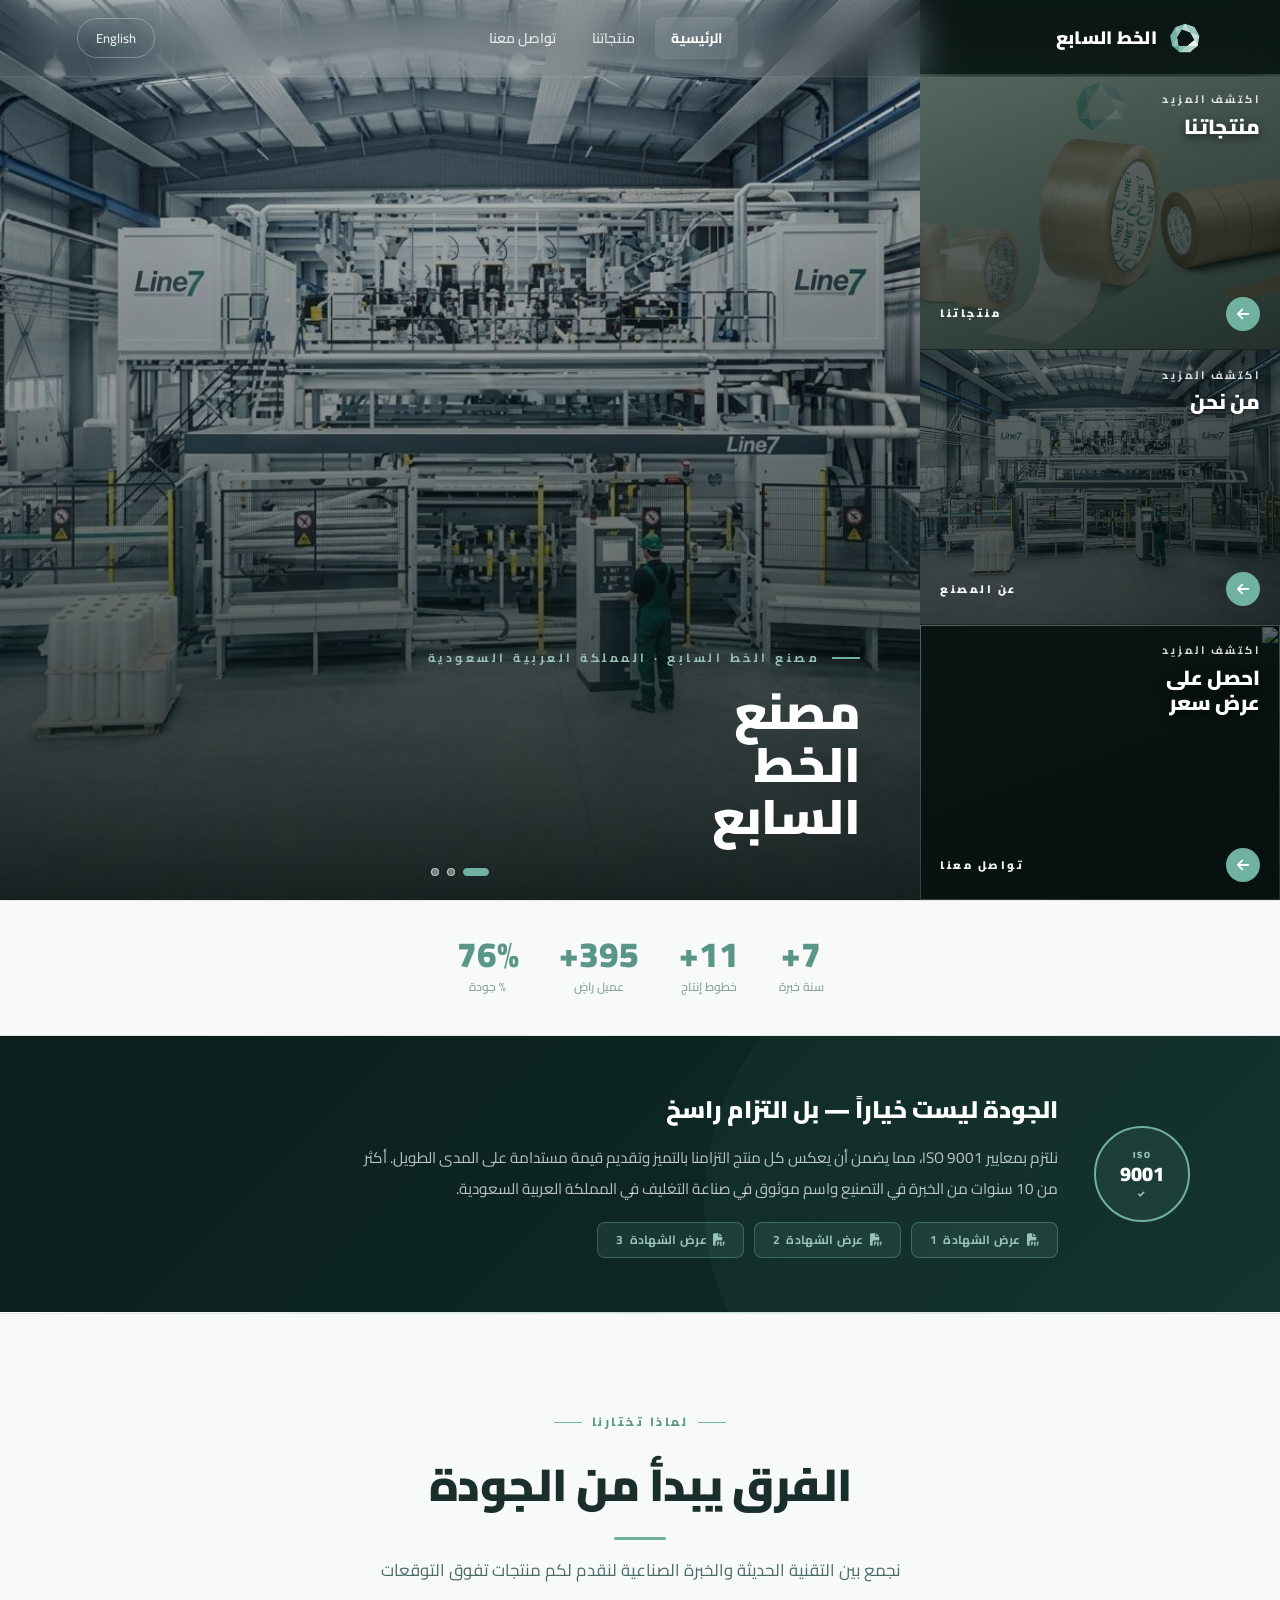
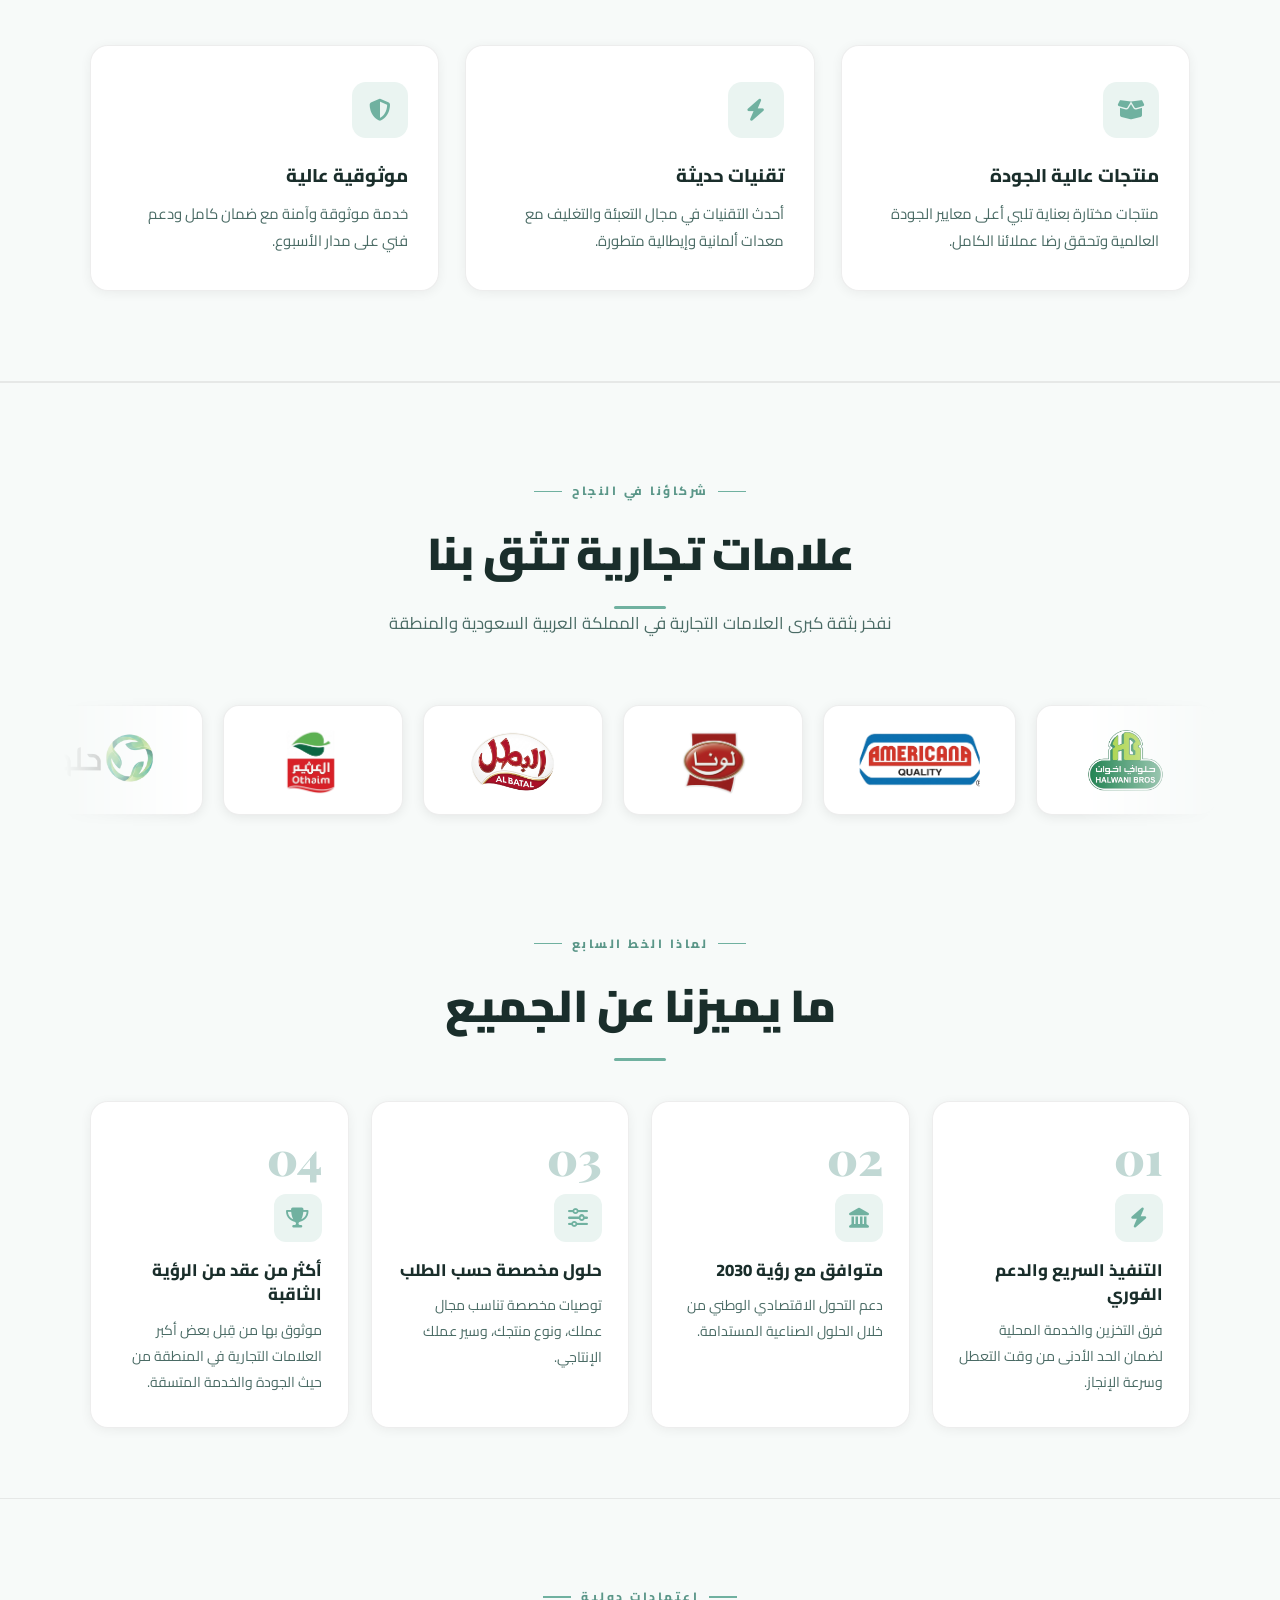
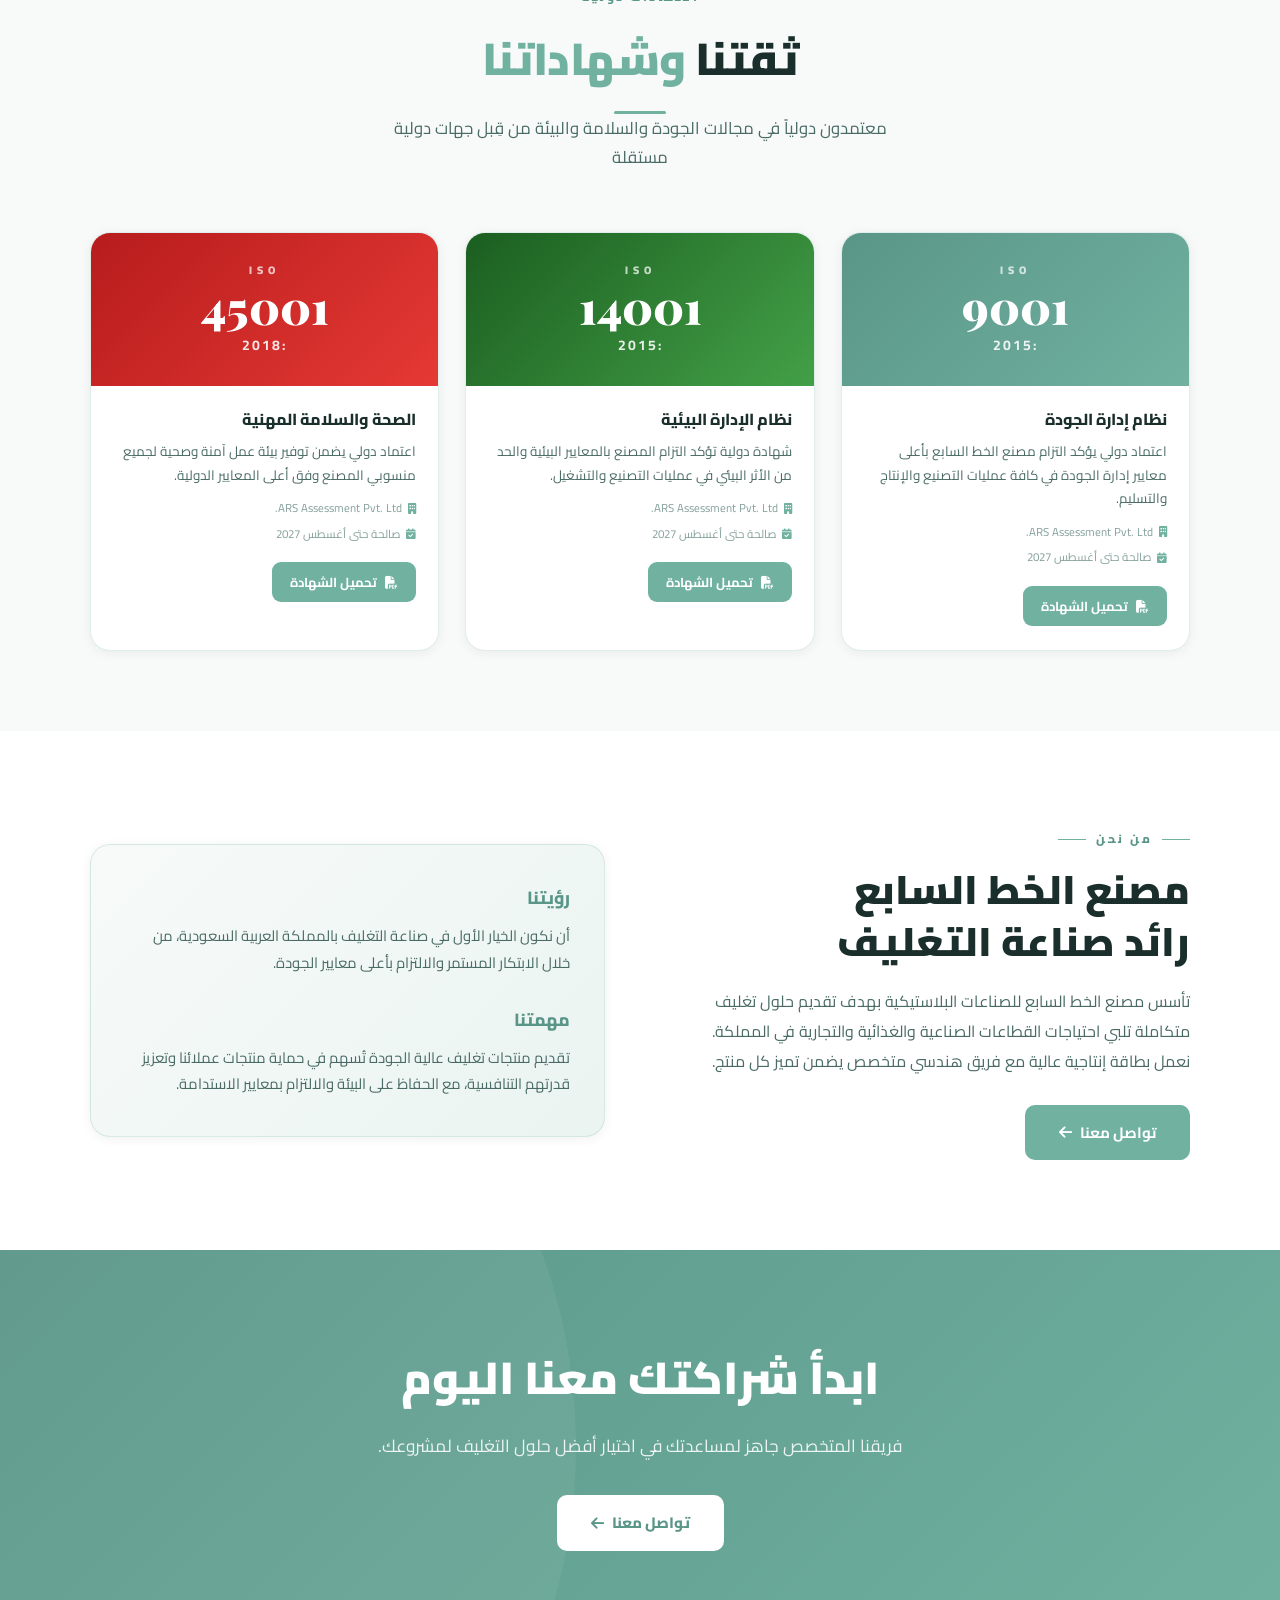
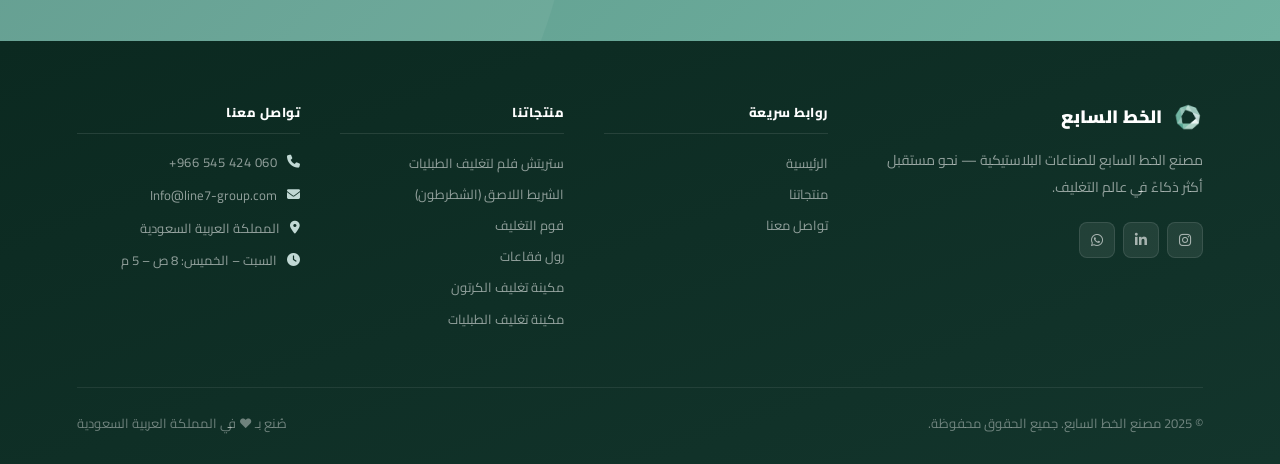
==== index.html @ 616bba62 "Add files via upload" ====
<!DOCTYPE html>
<html lang="ar" dir="rtl" id="htmlRoot">
<head>
  <meta charset="UTF-8">
  <script>(function(){var l=localStorage.getItem('line7_lang')||'ar';var r=document.documentElement;r.lang=l;r.dir=l==='ar'?'rtl':'ltr';}());</script>
  <meta name="viewport" content="width=device-width, initial-scale=1.0">
  <meta name="description" content="مصنع الخط السابع للصناعات البلاستيكية - حلول التغليف الاحترافية في المملكة العربية السعودية">
  <title>مصنع الخط السابع | Line 7 Factory</title>
  <link rel="preconnect" href="https://fonts.googleapis.com">
  <link rel="preconnect" href="https://fonts.gstatic.com" crossorigin>
  <link rel="stylesheet" href="https://cdnjs.cloudflare.com/ajax/libs/font-awesome/6.4.0/css/all.min.css">
  <link href="https://unpkg.com/aos@2.3.1/dist/aos.css" rel="stylesheet">
  <link rel="stylesheet" href="style.css">
  <link rel="icon" type="image/png" href="logo.png">
</head>
<body>

  <!-- ══════════════ HEADER ══════════════ -->
  <header class="main-header main-header--dark" id="mainHeader">
    <a href="index.html" class="logo">
      <img src="logo.png" class="logo-img" alt="Line 7 Factory Logo">
      <span class="logo-text" data-i18n="logo.text">الخط السابع</span>
    </a>
    <nav id="mainNav">
      <ul>
        <li><a href="index.html" class="active" data-i18n="nav.home">الرئيسية</a></li>
        <li><a href="products.html" data-i18n="nav.products">معداتنا</a></li>
        <li><a href="contact.html" data-i18n="nav.contact">تواصل معنا</a></li>
      </ul>
    </nav>
    <div class="header-actions">
      <button class="lang-btn" id="langToggle" onclick="toggleLang()">English</button>
      <div class="menu-toggle" id="menuToggle" onclick="toggleMenu()">
        <span></span><span></span><span></span>
      </div>
    </div>
  </header>

  <!-- ══════════════ HERO WITH SLIDER ══════════════ -->
  <section class="hero-wood" id="heroWood">

    <!-- Left: carousel panel -->
    <div class="hero-wood-main">
      <div class="hero-slider">
        <div class="hero-slide active">
          <img src="hero-2.jpg" alt="مصنع الخط السابع" loading="eager">
        </div>
        <div class="hero-slide">
          <img src="hero-3.jpg" alt="مصنع الخط السابع" loading="lazy">
        </div>
        <div class="hero-slide">
          <img src="hero-1.jpg" alt="مصنع الخط السابع" loading="lazy">
        </div>
      </div>
      <div class="hero-wood-overlay"></div>
      <div class="hero-wood-text">
        <p class="hero-wood-subtitle" data-i18n="hero.subtitle_small">مصنع الخط السابع · المملكة العربية السعودية</p>
        <h1 data-i18n="hero.title_display">مصنع<br>الخط<br>السابع</h1>
      </div>
      <div class="hero-slider-dots">
        <button class="slider-dot active" data-index="0" aria-label="Slide 1"></button>
        <button class="slider-dot" data-index="1" aria-label="Slide 2"></button>
        <button class="slider-dot" data-index="2" aria-label="Slide 3"></button>
      </div>
    </div>

    <!-- Right: 3 stacked cards -->
    <div class="hero-wood-cards">

      <a href="products.html" class="hero-wood-card">
        <img src="prod-opp-tape.jpg" alt="منتجات الخط السابع" loading="lazy">
        <div class="hero-wood-card-overlay"></div>
        <div class="hero-wood-card-content">
          <div>
            <p class="hw-see-more" data-i18n="hw.see_more">اكتشف المزيد</p>
            <h3 class="hw-card-title" data-i18n="hw.card1_title">منتجاتنا</h3>
          </div>
          <div class="hw-card-bottom">
            <span class="hw-card-label" data-i18n="nav.products">منتجاتنا</span>
            <button class="hw-arrow" aria-label="Products"><i class="fas fa-arrow-left"></i></button>
          </div>
        </div>
      </a>

      <a href="#about" class="hero-wood-card">
        <img src="factory-line7.jpg" alt="مصنع الخط السابع" loading="lazy">
        <div class="hero-wood-card-overlay"></div>
        <div class="hero-wood-card-content">
          <div>
            <p class="hw-see-more" data-i18n="hw.see_more">اكتشف المزيد</p>
            <h3 class="hw-card-title" data-i18n="hw.card2_title">من نحن</h3>
          </div>
          <div class="hw-card-bottom">
            <span class="hw-card-label" data-i18n="hw.card2_label">عن المصنع</span>
            <button class="hw-arrow" aria-label="About"><i class="fas fa-arrow-left"></i></button>
          </div>
        </div>
      </a>

      <a href="contact.html" class="hero-wood-card">
        <img src="https://images.unsplash.com/photo-1521791136064-7986c2920216?q=80&w=800&auto=format&fit=crop" alt="" loading="lazy">
        <div class="hero-wood-card-overlay"></div>
        <div class="hero-wood-card-content">
          <div>
            <p class="hw-see-more" data-i18n="hw.see_more">اكتشف المزيد</p>
            <h3 class="hw-card-title" data-i18n="hw.card3_title">احصل على<br>عرض سعر</h3>
          </div>
          <div class="hw-card-bottom">
            <span class="hw-card-label" data-i18n="nav.contact">تواصل معنا</span>
            <button class="hw-arrow" aria-label="Contact"><i class="fas fa-arrow-left"></i></button>
          </div>
        </div>
      </a>

    </div>
  </section>

  <!-- ══════════════ STATS STRIP ══════════════ -->
  <div class="stats-strip">
    <div class="hero-stats">
      <div class="stat-item">
        <span class="stat-number" data-count="10">0</span>
        <span class="stat-label" data-i18n="stat.years">سنة خبرة</span>
      </div>
      <div class="stat-item">
        <span class="stat-number" data-count="14">0</span>
        <span class="stat-label" data-i18n="stat.lines">منتجاً وماكينة</span>
      </div>
      <div class="stat-item">
        <span class="stat-number" data-count="500">0</span>
        <span class="stat-label" data-i18n="stat.clients">عميل راضٍ</span>
      </div>
      <div class="stat-item">
        <span class="stat-number" data-count="99">0</span>
        <span class="stat-label" data-i18n="stat.quality">% جودة</span>
      </div>
    </div>
  </div>

  <!-- ══════════════ ISO TRUST BANNER ══════════════ -->
  <section class="iso-banner">
    <div class="iso-banner-inner">
      <div class="iso-badge">
        <span class="iso-badge-text">ISO</span>
        <span class="iso-badge-title">9001</span>
        <span class="iso-badge-text">✓</span>
      </div>
      <div class="iso-content">
        <h3 data-i18n="iso.headline">الجودة ليست خياراً — بل التزام راسخ</h3>
        <p data-i18n="iso.text">نلتزم بمعايير ISO 9001، مما يضمن أن يعكس كل منتج التزامنا بالتميز وتقديم قيمة مستدامة على المدى الطويل. أكثر من 10 سنوات من الخبرة في التصنيع واسم موثوق في صناعة التغليف في المملكة العربية السعودية.</p>
        <div class="iso-cert-links">
          <a href="iso-cert-1.pdf" target="_blank" rel="noopener" class="iso-cert-link">
            <i class="fas fa-file-pdf"></i>
            <span data-i18n="iso.cert_label">عرض الشهادة</span> 1
          </a>
          <a href="iso-cert-2.pdf" target="_blank" rel="noopener" class="iso-cert-link">
            <i class="fas fa-file-pdf"></i>
            <span data-i18n="iso.cert_label">عرض الشهادة</span> 2
          </a>
          <a href="iso-cert-3.pdf" target="_blank" rel="noopener" class="iso-cert-link">
            <i class="fas fa-file-pdf"></i>
            <span data-i18n="iso.cert_label">عرض الشهادة</span> 3
          </a>
        </div>
      </div>
    </div>
  </section>

  <div class="glow-line"></div>

  <!-- ══════════════ FEATURES V2 ══════════════ -->
  <section class="features-v2">
    <div class="section-header" data-aos="fade-up">
      <div class="section-tag" data-i18n="section.why_tag">لماذا تختارنا</div>
      <h2 data-i18n="section.why_heading">الفرق يبدأ من <span style="color:var(--primary)">الجودة</span></h2>
      <div class="section-underline"></div>
      <p style="margin-top:16px;" data-i18n="section.why_sub">نجمع بين التقنية الحديثة والخبرة الصناعية لنقدم لكم منتجات تفوق التوقعات</p>
    </div>
    <div class="features-v2-grid">
      <div class="feature-v2-card" data-aos="fade-up" data-aos-delay="0">
        <div class="feature-v2-icon"><i class="fas fa-box-open"></i></div>
        <h3 data-i18n="feature1.title">منتجات عالية الجودة</h3>
        <p data-i18n="feature1.desc">منتجات مختارة بعناية تلبي أعلى معايير الجودة العالمية وتحقق رضا عملائنا الكامل.</p>
      </div>
      <div class="feature-v2-card" data-aos="fade-up" data-aos-delay="120">
        <div class="feature-v2-icon"><i class="fas fa-bolt"></i></div>
        <h3 data-i18n="feature2.title">تقنيات حديثة</h3>
        <p data-i18n="feature2.desc">أحدث التقنيات في مجال التعبئة والتغليف مع معدات ألمانية وإيطالية متطورة.</p>
      </div>
      <div class="feature-v2-card" data-aos="fade-up" data-aos-delay="240">
        <div class="feature-v2-icon"><i class="fas fa-shield-halved"></i></div>
        <h3 data-i18n="feature3.title">موثوقية عالية</h3>
        <p data-i18n="feature3.desc">خدمة موثوقة وآمنة مع ضمان كامل ودعم فني على مدار الأسبوع.</p>
      </div>
    </div>
  </section>

  <!-- ══════════════ TRUSTED CLIENTS + 4 POINTS ══════════════ -->
  <section class="clients-trust-section" id="clients">

    <!-- Company Logos -->
    <div class="section-header" data-aos="fade-up">
      <div class="section-tag" data-i18n="section.clients_tag">شركاؤنا في النجاح</div>
      <h2 data-i18n="section.clients_heading">علامات تجارية <span style="color:var(--primary)">تثق بنا</span></h2>
      <div class="section-underline"></div>
      <p data-i18n="section.clients_sub">نفخر بثقة كبرى العلامات التجارية في المملكة العربية السعودية والمنطقة</p>
    </div>

    <div class="clients-marquee-outer" data-aos="fade-up">
      <div class="clients-track">
        <div class="client-logo-card"><img src="client-logo-7.png" alt="حلواني إخوان" loading="lazy"></div>
        <div class="client-logo-card"><img src="client-logo-3.png" alt="أمريكانا" loading="lazy"></div>
        <div class="client-logo-card"><img src="client-logo-6.png" alt="لونا" loading="lazy"></div>
        <div class="client-logo-card"><img src="client-logo-4.png" alt="البطل" loading="lazy"></div>
        <div class="client-logo-card"><img src="client-logo-5.png" alt="العثيم" loading="lazy"></div>
        <div class="client-logo-card"><img src="client-logo-2.png" alt="حلول" loading="lazy"></div>
        <div class="client-logo-card"><img src="client-logo-1.png" alt="سافيتو" loading="lazy"></div>
        <div class="client-logo-card"><img src="client-logo-8.png" alt="عبد اللطيف جميل" loading="lazy"></div>
        <!-- duplicate for infinite scroll -->
        <div class="client-logo-card"><img src="client-logo-7.png" alt="حلواني إخوان" loading="lazy"></div>
        <div class="client-logo-card"><img src="client-logo-3.png" alt="أمريكانا" loading="lazy"></div>
        <div class="client-logo-card"><img src="client-logo-6.png" alt="لونا" loading="lazy"></div>
        <div class="client-logo-card"><img src="client-logo-4.png" alt="البطل" loading="lazy"></div>
        <div class="client-logo-card"><img src="client-logo-5.png" alt="العثيم" loading="lazy"></div>
        <div class="client-logo-card"><img src="client-logo-2.png" alt="حلول" loading="lazy"></div>
        <div class="client-logo-card"><img src="client-logo-1.png" alt="سافيتو" loading="lazy"></div>
        <div class="client-logo-card"><img src="client-logo-8.png" alt="عبد اللطيف جميل" loading="lazy"></div>
      </div>
    </div>

    <!-- 4 Interactive Value Points -->
    <div class="value-points-wrapper">
      <div class="section-header" data-aos="fade-up" style="margin-bottom:40px;">
        <div class="section-tag" data-i18n="section.points_tag">لماذا الخط السابع</div>
        <h2 data-i18n="section.points_heading">ما يميزنا <span style="color:var(--primary)">عن الجميع</span></h2>
        <div class="section-underline"></div>
      </div>
      <div class="value-points-grid">

        <div class="value-point-card" data-aos="fade-up" data-aos-delay="0">
          <div class="vp-number">01</div>
          <div class="vp-icon"><i class="fas fa-bolt"></i></div>
          <h3 data-i18n="vp1.title">التنفيذ السريع والدعم الفوري</h3>
          <p data-i18n="vp1.desc">فرق التخزين والخدمة المحلية لضمان الحد الأدنى من وقت التعطل وسرعة الإنجاز.</p>
        </div>

        <div class="value-point-card" data-aos="fade-up" data-aos-delay="100">
          <div class="vp-number">02</div>
          <div class="vp-icon"><i class="fas fa-landmark"></i></div>
          <h3 data-i18n="vp2.title">متوافق مع رؤية 2030</h3>
          <p data-i18n="vp2.desc">دعم التحول الاقتصادي الوطني من خلال الحلول الصناعية المستدامة.</p>
        </div>

        <div class="value-point-card" data-aos="fade-up" data-aos-delay="200">
          <div class="vp-number">03</div>
          <div class="vp-icon"><i class="fas fa-sliders"></i></div>
          <h3 data-i18n="vp3.title">حلول مخصصة حسب الطلب</h3>
          <p data-i18n="vp3.desc">توصيات مخصصة تناسب مجال عملك، ونوع منتجك، وسير عملك الإنتاجي.</p>
        </div>

        <div class="value-point-card" data-aos="fade-up" data-aos-delay="300">
          <div class="vp-number">04</div>
          <div class="vp-icon"><i class="fas fa-trophy"></i></div>
          <h3 data-i18n="vp4.title">أكثر من عقد من الرؤية الثاقبة</h3>
          <p data-i18n="vp4.desc">موثوق بها من قِبل بعض أكبر العلامات التجارية في المنطقة من حيث الجودة والخدمة المتسقة.</p>
        </div>

      </div>
    </div>
  </section>

  <!-- ══════════════ TRUST & CERTIFICATIONS ══════════════ -->
  <section class="trust-certs-section" id="certificates" data-aos="fade-up">
    <div class="section-header">
      <div class="section-tag" data-i18n="section.certs_tag">اعتمادات دولية</div>
      <h2>ثقتنا <span style="color:var(--primary)">وشهاداتنا</span></h2>
      <div class="section-underline"></div>
      <p data-i18n="section.certs_sub">معتمدون دولياً في مجالات الجودة والسلامة والبيئة من قِبل جهات دولية مستقلة</p>
    </div>
    <div class="certs-grid">

      <!-- ISO 9001 -->
      <div class="cert-card" data-aos="fade-up" data-aos-delay="0">
        <div class="cert-emblem cert-quality">
          <span class="cert-iso-top">ISO</span>
          <span class="cert-iso-num">9001</span>
          <span class="cert-iso-year">:2015</span>
        </div>
        <div class="cert-body">
          <h3 data-i18n="cert1.name">نظام إدارة الجودة</h3>
          <p data-i18n="cert1.desc">اعتماد دولي يؤكد التزام مصنع الخط السابع بأعلى معايير إدارة الجودة في كافة عمليات التصنيع والإنتاج والتسليم.</p>
          <div class="cert-meta">
            <span><i class="fas fa-building"></i> ARS Assessment Pvt. Ltd.</span>
            <span><i class="fas fa-calendar-check"></i> <span data-i18n="cert.valid">صالحة حتى أغسطس 2027</span></span>
          </div>
          <a href="iso-cert-3.pdf" class="cert-pdf-btn" target="_blank" rel="noopener">
            <i class="fas fa-file-pdf"></i>
            <span data-i18n="cert.download">تحميل الشهادة</span>
          </a>
        </div>
      </div>

      <!-- ISO 14001 -->
      <div class="cert-card" data-aos="fade-up" data-aos-delay="100">
        <div class="cert-emblem cert-env">
          <span class="cert-iso-top">ISO</span>
          <span class="cert-iso-num">14001</span>
          <span class="cert-iso-year">:2015</span>
        </div>
        <div class="cert-body">
          <h3 data-i18n="cert2.name">نظام الإدارة البيئية</h3>
          <p data-i18n="cert2.desc">شهادة دولية تؤكد التزام المصنع بالمعايير البيئية والحد من الأثر البيئي في عمليات التصنيع والتشغيل.</p>
          <div class="cert-meta">
            <span><i class="fas fa-building"></i> ARS Assessment Pvt. Ltd.</span>
            <span><i class="fas fa-calendar-check"></i> <span data-i18n="cert.valid">صالحة حتى أغسطس 2027</span></span>
          </div>
          <a href="iso-cert-1.pdf" class="cert-pdf-btn" target="_blank" rel="noopener">
            <i class="fas fa-file-pdf"></i>
            <span data-i18n="cert.download">تحميل الشهادة</span>
          </a>
        </div>
      </div>

      <!-- ISO 45001 -->
      <div class="cert-card" data-aos="fade-up" data-aos-delay="200">
        <div class="cert-emblem cert-safety">
          <span class="cert-iso-top">ISO</span>
          <span class="cert-iso-num">45001</span>
          <span class="cert-iso-year">:2018</span>
        </div>
        <div class="cert-body">
          <h3 data-i18n="cert3.name">الصحة والسلامة المهنية</h3>
          <p data-i18n="cert3.desc">اعتماد دولي يضمن توفير بيئة عمل آمنة وصحية لجميع منسوبي المصنع وفق أعلى المعايير الدولية للسلامة.</p>
          <div class="cert-meta">
            <span><i class="fas fa-building"></i> ARS Assessment Pvt. Ltd.</span>
            <span><i class="fas fa-calendar-check"></i> <span data-i18n="cert.valid">صالحة حتى أغسطس 2027</span></span>
          </div>
          <a href="iso-cert-2.pdf" class="cert-pdf-btn" target="_blank" rel="noopener">
            <i class="fas fa-file-pdf"></i>
            <span data-i18n="cert.download">تحميل الشهادة</span>
          </a>
        </div>
      </div>

    </div>
  </section>

  <!-- ══════════════ ABOUT V2 ══════════════ -->
  <section class="about-v2" id="about">
    <div class="about-v2-grid">
      <div class="about-v2-text" data-aos="fade-right" data-aos-duration="800">
        <div class="section-tag" data-i18n="section.about_tag">من نحن</div>
        <h2 data-i18n="home.about_title">مصنع الخط السابع<br>رائد صناعة التغليف</h2>
        <p data-i18n="home.about_desc">تأسس مصنع الخط السابع للصناعات البلاستيكية بهدف تقديم حلول تغليف متكاملة تلبي احتياجات القطاعات الصناعية والغذائية والتجارية في المملكة.</p>
        <a href="contact.html" class="btn-main">
          <span data-i18n="nav.contact">تواصل معنا</span>
          <i class="fas fa-arrow-left"></i>
        </a>
      </div>
      <div class="vision-mission-box" data-aos="fade-left" data-aos-duration="800" data-aos-delay="100">
        <div class="vm-item">
          <h3 data-i18n="home.vision_title">رؤيتنا</h3>
          <p data-i18n="home.vision_desc">أن نكون الخيار الأول في صناعة التغليف البلاستيكي بالمملكة العربية السعودية، من خلال الابتكار المستمر والالتزام بأعلى معايير الجودة.</p>
        </div>
        <div class="vm-item">
          <h3 data-i18n="home.mission_title">مهمتنا</h3>
          <p data-i18n="home.mission_desc">تقديم منتجات تغليف عالية الجودة تُسهم في حماية منتجات عملائنا وتعزيز قدرتهم التنافسية، مع الحفاظ على البيئة والالتزام بمعايير الاستدامة.</p>
        </div>
      </div>
    </div>
  </section>

  <!-- ══════════════ CTA V2 ══════════════ -->
  <section class="cta-v2" data-aos="fade-up">
    <h2 data-i18n="home.contact_title">ابدأ شراكتك معنا اليوم</h2>
    <p data-i18n="home.contact_subtitle">فريقنا المتخصص جاهز لمساعدتك في اختيار أفضل حلول التغليف لمشروعك.</p>
    <a href="contact.html" class="btn-white">
      <span data-i18n="nav.contact">تواصل معنا</span>
      <i class="fas fa-arrow-left"></i>
    </a>
  </section>

  <!-- ══════════════ FOOTER ══════════════ -->
  <footer>
    <div class="footer-grid">
      <div class="footer-brand">
        <a href="index.html" class="logo" style="margin-bottom:14px;">
          <img src="logo.png" style="height:32px;width:auto;" alt="Logo">
          <span class="logo-text" style="color:#ffffff;">الخط السابع</span>
        </a>
        <p data-i18n="footer.desc">مصنع الخط السابع للصناعات البلاستيكية — نحو مستقبل أكثر ذكاءً في عالم التغليف.</p>
        <div class="footer-social">
          <a href="https://instagram.com" class="footer-social-link" target="_blank" rel="noopener" aria-label="Instagram"><i class="fab fa-instagram"></i></a>
          <a href="https://linkedin.com" class="footer-social-link" target="_blank" rel="noopener" aria-label="LinkedIn"><i class="fab fa-linkedin-in"></i></a>
          <a href="https://wa.me/966545424060" class="footer-social-link" target="_blank" rel="noopener" aria-label="WhatsApp"><i class="fab fa-whatsapp"></i></a>
        </div>
      </div>
      <div class="footer-col">
        <h4 data-i18n="footer.quick_links">روابط سريعة</h4>
        <ul class="footer-links">
          <li><a href="index.html" data-i18n="nav.home">الرئيسية</a></li>
          <li><a href="products.html" data-i18n="nav.products">منتجاتنا</a></li>
          <li><a href="contact.html" data-i18n="nav.contact">تواصل معنا</a></li>
        </ul>
      </div>
      <div class="footer-col">
        <h4 data-i18n="footer.our_products">منتجاتنا</h4>
        <ul class="footer-links">
          <li><a href="products.html" data-i18n="prod1.name">ستريتش فلم لتغليف الطبليات</a></li>
          <li><a href="products.html" data-i18n="prod2.name">الشريط اللاصق (الشطرطون)</a></li>
          <li><a href="products.html" data-i18n="prod3.name">فوم التغليف</a></li>
          <li><a href="products.html" data-i18n="prod10.name">رول فقاعات</a></li>
          <li><a href="products.html" data-i18n="prod12.name">مكينة تغليف الكرتون</a></li>
          <li><a href="products.html" data-i18n="prod13.name">مكينة تغليف الطبليات</a></li>
        </ul>
      </div>
      <div class="footer-col">
        <h4 data-i18n="footer.contact_us">تواصل معنا</h4>
        <div class="footer-contact-item">
          <i class="fas fa-phone"></i>
          <span class="phone-ltr" dir="ltr">+966 545 424 060</span>
        </div>
        <div class="footer-contact-item">
          <i class="fas fa-envelope"></i>
          <span dir="ltr" style="unicode-bidi:embed;">Info@line7-group.com</span>
        </div>
        <div class="footer-contact-item">
          <i class="fas fa-location-dot"></i>
          <span data-i18n="footer.location">المملكة العربية السعودية</span>
        </div>
        <div class="footer-contact-item">
          <i class="fas fa-clock"></i>
          <span data-i18n="footer.hours">السبت – الخميس: 8 ص – 5 م</span>
        </div>
      </div>
    </div>
    <div class="footer-bottom">
      <p data-i18n="footer.copyright">© 2025 مصنع الخط السابع. جميع الحقوق محفوظة.</p>
      <p data-i18n="footer.made_with">صُنع بـ ♥ في المملكة العربية السعودية</p>
    </div>
  </footer>

  <button class="scroll-top" id="scrollTop" onclick="window.scrollTo({top:0,behavior:'smooth'})" aria-label="Back to top">
    <i class="fas fa-chevron-up"></i>
  </button>

  <script src="https://unpkg.com/aos@2.3.1/dist/aos.js"></script>
  <script src="script.js"></script>
</body>
</html>
---- style.css ----
/* ========================================================
   LINE 7 FACTORY — PREMIUM STYLESHEET
   Brand: #70b1a0 · #98c2b7 · #c1d8d4 · #ffffff
   ======================================================== */

@import url('https://fonts.googleapis.com/css2?family=Cairo:wght@300;400;500;600;700;900&family=Playfair+Display:wght@700;900&family=Inter:wght@300;400;500;600;700&display=swap');

/* ── DESIGN TOKENS ─────────────────────────────────────── */
:root {
  /* Brand */
  --primary:        #70b1a0;
  --primary-dark:   #5a9688;
  --primary-light:  #98c2b7;
  --accent:         #c1d8d4;
  --accent-soft:    #eaf4f1;

  /* Backgrounds */
  --bg:             #ffffff;
  --bg-secondary:   #f7faf9;
  --bg-section:     #f7faf9;
  --card-bg:        #ffffff;

  /* Text */
  --text:           #1a2e2b;
  --text-secondary: #4a6b65;
  --text-muted:     #84a09b;

  /* Borders & Shadows */
  --border:         rgba(112,177,160,0.22);
  --border-light:   rgba(0,0,0,0.07);
  --shadow-sm:      0 2px 12px rgba(0,0,0,0.06);
  --shadow-md:      0 6px 28px rgba(0,0,0,0.10);
  --shadow-lg:      0 12px 50px rgba(0,0,0,0.12);
  --shadow-primary: 0 8px 30px rgba(112,177,160,0.30);

  /* Legacy aliases */
  --black:          #1a2e2b;
  --dark-bg:        #f7faf9;
  --dark-grey:      #eaf4f1;
  --electric-blue:  var(--primary);
  --blue-glow:      var(--primary-dark);
  --blue-light:     var(--primary-light);
  --silver:         var(--text-muted);
  --silver-light:   var(--text-secondary);
  --white:          #ffffff;
  --border-silver:  var(--border-light);
  --glow:           var(--shadow-primary);
  --glow-soft:      0 4px 18px rgba(112,177,160,0.18);

  --transition:     all 0.32s cubic-bezier(0.4,0,0.2,1);
}

/* ── RESET ──────────────────────────────────────────────── */
*, *::before, *::after { margin:0; padding:0; box-sizing:border-box; }
html { scroll-behavior:smooth; }

body {
  background: var(--bg);
  color: var(--text);
  font-family: 'Cairo', 'Inter', sans-serif;
  line-height: 1.7;
  overflow-x: hidden;
  direction: rtl;
}

html[dir="ltr"] body { direction: ltr; }

/* ── SCROLLBAR ──────────────────────────────────────────── */
::-webkit-scrollbar { width:5px; }
::-webkit-scrollbar-track { background: var(--bg-secondary); }
::-webkit-scrollbar-thumb { background: var(--primary); border-radius:3px; }

/* ── SELECTION ──────────────────────────────────────────── */
::selection { background: var(--primary); color:#fff; }

/* ── CONTAINER ──────────────────────────────────────────── */
.container { max-width:1200px; margin:0 auto; padding:0 5%; }

/* =========================================================
   HEADER / NAV — DEFAULT (light)
   ========================================================= */
.main-header {
  display: flex;
  justify-content: space-between;
  align-items: center;
  padding: 18px 6%;
  background: rgba(255,255,255,0.92);
  backdrop-filter: blur(20px);
  -webkit-backdrop-filter: blur(20px);
  position: fixed;
  width: 100%;
  top: 0;
  z-index: 1000;
  border-bottom: 1px solid var(--border-light);
  transition: var(--transition);
}

.main-header.scrolled {
  padding: 12px 6%;
  box-shadow: var(--shadow-sm);
}

/* ── DARK HEADER MODIFIER (for WOO D hero) ── */
.main-header--dark {
  background: transparent;
  border-bottom-color: rgba(255,255,255,0.08);
}

.main-header--dark .logo {
  color: #ffffff;
}

.main-header--dark nav a {
  color: rgba(255,255,255,0.80);
}

.main-header--dark nav a:hover,
.main-header--dark nav a.active {
  color: #ffffff;
  background: rgba(255,255,255,0.10);
}

.main-header--dark .lang-btn {
  color: rgba(255,255,255,0.85);
  border-color: rgba(255,255,255,0.30);
}

.main-header--dark .lang-btn:hover,
.main-header--dark .lang-btn.ltr-active {
  border-color: var(--primary-light);
  color: #ffffff;
  background: rgba(112,177,160,0.20);
}

.main-header--dark .menu-toggle span {
  background: #ffffff;
}

/* When dark header scrolls — switch to white bg */
.main-header--dark.scrolled {
  background: rgba(255,255,255,0.96);
  border-bottom-color: var(--border-light);
}

.main-header--dark.scrolled .logo { color: var(--text); }
.main-header--dark.scrolled nav a { color: var(--text-secondary); }
.main-header--dark.scrolled nav a:hover,
.main-header--dark.scrolled nav a.active { color: var(--primary-dark); background: var(--accent-soft); }
.main-header--dark.scrolled .lang-btn { color: var(--text-secondary); border-color: var(--border); }
.main-header--dark.scrolled .lang-btn:hover { border-color: var(--primary); color: var(--primary-dark); background: var(--accent-soft); }
.main-header--dark.scrolled .menu-toggle span { background: var(--text); }

/* ── LOGO ── */
.logo {
  font-size: 22px;
  font-weight: 900;
  letter-spacing: 0.5px;
  text-transform: uppercase;
  color: var(--text);
  text-decoration: none;
  display: flex;
  align-items: center;
  gap: 10px;
}

/* ── REAL LOGO IMAGE ── */
.logo-img {
  height: 38px;
  width: auto;
  flex-shrink: 0;
  display: block;
}

/* ── LOGO TEXT (single black color, no split) ── */
.logo-text {
  font-size: 18px;
  font-weight: 900;
  color: var(--text);        /* always dark (#1a2e2b) on light pages */
  letter-spacing: 0.3px;
  line-height: 1;
}

.main-header--dark .logo-text          { color: #ffffff; }
.main-header--dark.scrolled .logo-text { color: var(--text); }

/* Legacy — hide old logo elements if still in DOM */
.logo svg { flex-shrink:0; }
.logo-line { display: none; }

nav ul { display:flex; list-style:none; gap:4px; }

nav a {
  color: var(--text-secondary);
  text-decoration: none;
  font-size: 14px;
  font-weight: 600;
  padding: 8px 16px;
  border-radius: 8px;
  transition: var(--transition);
  position: relative;
}

nav a:hover, nav a.active {
  color: var(--primary-dark);
  background: var(--accent-soft);
}

nav a.active {
  color: var(--primary-dark);
  font-weight: 700;
}

.header-actions { display:flex; align-items:center; gap:10px; }

.lang-btn {
  background: transparent;
  border: 1.5px solid var(--border);
  color: var(--text-secondary);
  padding: 7px 18px;
  border-radius: 20px;
  cursor: pointer;
  font-size: 13px;
  font-family: 'Cairo', sans-serif;
  font-weight: 600;
  transition: var(--transition);
}

.lang-btn:hover, .lang-btn.ltr-active {
  border-color: var(--primary);
  color: var(--primary-dark);
  background: var(--accent-soft);
}

.menu-toggle {
  display: none;
  flex-direction: column;
  gap: 5px;
  cursor: pointer;
  padding: 5px;
}

.menu-toggle span {
  width: 22px;
  height: 2px;
  background: var(--text);
  border-radius: 2px;
  transition: var(--transition);
}

/* =========================================================
   WOO D HERO LAYOUT
   ========================================================= */
.hero-wood {
  display: grid;
  grid-template-columns: 1fr 360px;
  height: 100vh;
  width: 100%;
  overflow: hidden;
}

html[dir="rtl"] .hero-wood {
  grid-template-columns: 360px 1fr;
}

/* ── Main large panel ── */
.hero-wood-main {
  position: relative;
  overflow: hidden;
  background: #0d1a18;
  height: 100vh; /* explicit so img height:100% resolves correctly */
}

.hero-wood-main img {
  width: 100%;
  height: 100vh; /* use 100vh directly — reliable across all browsers */
  object-fit: cover;
  transition: transform 8s ease;
  transform: scale(1.04);
}

.hero-wood-main:hover img { transform: scale(1.0); }

.hero-wood-overlay {
  position: absolute;
  inset: 0;
  background: linear-gradient(
    to top,
    rgba(8,20,18,0.92) 0%,
    rgba(8,20,18,0.45) 55%,
    rgba(8,20,18,0.20) 100%
  );
}

/* ── Text over main panel ── */
.hero-wood-text {
  position: absolute;
  bottom: 56px;
  left: 60px;
  z-index: 2;
  max-width: 75%;
}

html[dir="rtl"] .hero-wood-text {
  left: auto;
  right: 60px;
  text-align: right;
}

.hero-wood-subtitle {
  font-size: 12px;
  font-weight: 700;
  color: var(--primary-light);
  letter-spacing: 3.5px;
  text-transform: uppercase;
  margin-bottom: 18px;
  display: flex;
  align-items: center;
  gap: 12px;
}

.hero-wood-subtitle::before {
  content: '';
  width: 28px;
  height: 1.5px;
  background: var(--primary);
  flex-shrink: 0;
}

html[dir="rtl"] .hero-wood-subtitle {
  flex-direction: row-reverse;
  justify-content: flex-start;
}

html[dir="rtl"] .hero-wood-subtitle::before { display: none; }

html[dir="rtl"] .hero-wood-subtitle::after {
  content: '';
  width: 28px;
  height: 1.5px;
  background: var(--primary);
  flex-shrink: 0;
}

.hero-wood-text h1 {
  font-size: clamp(34px, 4.2vw, 68px); /* smaller: all 3 lines always fit */
  font-weight: 900;
  color: #ffffff;
  line-height: 0.95;
  letter-spacing: -1.5px;
  font-family: 'Playfair Display', serif;
  text-transform: uppercase;
}

html[dir="rtl"] .hero-wood-text h1 {
  font-family: 'Cairo', sans-serif;
  letter-spacing: -0.5px;
  line-height: 1.08; /* Arabic needs slightly more line height */
  font-size: clamp(30px, 3.8vw, 62px);
}

/* ── Cards panel ── */
.hero-wood-cards {
  display: flex;
  flex-direction: column;
  background: #0a1714;
  height: 100vh;  /* explicit height so flex children fill correctly */
  overflow: hidden;
}

html[dir="rtl"] .hero-wood-cards { order: -1; }

.hero-wood-card {
  flex: 1;
  position: relative;
  overflow: hidden;
  text-decoration: none;
  cursor: pointer;
  border-bottom: 1px solid rgba(255,255,255,0.07);
}

.hero-wood-card:last-child { border-bottom: none; }

.hero-wood-card img {
  width: 100%;
  height: 100%;
  object-fit: cover;
  transition: transform 0.7s ease, opacity 0.3s;
  opacity: 0.60;
}

.hero-wood-card:hover img {
  transform: scale(1.08);
  opacity: 0.82;
}

.hero-wood-card-overlay {
  position: absolute;
  inset: 0;
  background: linear-gradient(
    160deg,
    rgba(5,15,13,0.25) 0%,
    rgba(5,15,13,0.72) 100%
  );
}

.hero-wood-card-content {
  position: absolute;
  inset: 0;
  display: flex;
  flex-direction: column;
  padding: 16px 20px 18px;
}

.hw-see-more {
  font-size: 9px;
  font-weight: 700;
  color: rgba(255,255,255,0.55);
  letter-spacing: 2.5px;
  text-transform: uppercase;
}

.hw-card-title {
  font-size: clamp(13px, 1.3vw, 17px); /* smaller — prevents overflow */
  font-weight: 900;
  color: #ffffff;
  text-transform: uppercase;
  line-height: 1.2;
  margin-top: 5px;
  font-family: 'Playfair Display', serif;
}

html[dir="rtl"] .hw-card-title { font-family: 'Cairo', sans-serif; }

.hw-card-bottom {
  display: flex;
  justify-content: space-between;
  align-items: center;
  margin-top: auto; /* push to bottom regardless of title height */
}

html[dir="rtl"] .hw-card-bottom { flex-direction: row-reverse; }

.hw-card-label {
  font-size: 10px;
  font-weight: 800;
  color: var(--primary-light);
  text-transform: uppercase;
  letter-spacing: 2px;
}

.hw-arrow {
  width: 34px;
  height: 34px;
  background: var(--primary);
  border: none;
  border-radius: 50%;
  color: #fff;
  font-size: 14px;
  display: flex;
  align-items: center;
  justify-content: center;
  transition: all 0.3s;
  flex-shrink: 0;
  cursor: pointer;
}

.hero-wood-card:hover .hw-arrow {
  background: #fff;
  color: var(--primary-dark);
  transform: scale(1.1);
}

/* ── WOO D Responsive ── */
@media (max-width:900px) {
  .hero-wood { grid-template-columns: 1fr 280px; }
  html[dir="rtl"] .hero-wood { grid-template-columns: 280px 1fr; }
  .hero-wood-text { left: 32px; bottom: 32px; }
  html[dir="rtl"] .hero-wood-text { right: 32px; left: auto; }
}

@media (max-width:680px) {
  .hero-wood {
    grid-template-columns: 1fr;
    grid-template-rows: 58vh 42vh;
    height: auto;
    min-height: 100svh;
  }
  html[dir="rtl"] .hero-wood { grid-template-columns: 1fr; }
  html[dir="rtl"] .hero-wood-cards { order: 0; }
  .hero-wood-cards { flex-direction: row; height: 42vh; }
  .hero-wood-card {
    border-bottom: none;
    border-right: 1px solid rgba(255,255,255,0.07);
  }
  html[dir="rtl"] .hero-wood-card {
    border-right: none;
    border-left: 1px solid rgba(255,255,255,0.07);
  }
  .hero-wood-card:last-child { border-right: none; border-left: none; }
  .hero-wood-text h1 {
    font-size: clamp(36px, 10vw, 56px);
    letter-spacing: -1px;
  }
}

/* =========================================================
   HERO V2 — Centered, Light, Clean (keep for fallback)
   ========================================================= */
.hero-v2 {
  min-height: 100vh;
  display: flex;
  align-items: center;
  justify-content: center;
  text-align: center;
  padding: 130px 5% 90px;
  position: relative;
  overflow: hidden;
  background: linear-gradient(160deg, #ffffff 0%, #f0f7f5 60%, #e4f0ed 100%);
}

.hero-v2-bg {
  position: absolute;
  inset: 0;
  background:
    radial-gradient(ellipse at 80% 10%, rgba(112,177,160,0.18) 0%, transparent 50%),
    radial-gradient(ellipse at 10% 90%, rgba(193,216,212,0.15) 0%, transparent 50%);
  pointer-events: none;
}

.hero-v2::before {
  content: '';
  position: absolute;
  top: -80px; right: -80px;
  width: 400px; height: 400px;
  border-radius: 50%;
  background: radial-gradient(circle, rgba(112,177,160,0.10) 0%, transparent 70%);
  pointer-events: none;
}

.hero-v2::after {
  content: '';
  position: absolute;
  bottom: -60px; left: -60px;
  width: 300px; height: 300px;
  border-radius: 50%;
  background: radial-gradient(circle, rgba(193,216,212,0.12) 0%, transparent 70%);
  pointer-events: none;
}

.hero-v2-content {
  position: relative;
  z-index: 1;
  max-width: 820px;
  margin: 0 auto;
}

.hero-tag {
  display: inline-flex;
  align-items: center;
  gap: 8px;
  background: var(--accent-soft);
  border: 1px solid var(--border);
  color: var(--primary-dark);
  padding: 7px 20px;
  border-radius: 30px;
  font-size: 13px;
  font-weight: 700;
  margin-bottom: 28px;
  letter-spacing: 0.3px;
}

.hero-tag::before {
  content: '';
  width: 7px;
  height: 7px;
  background: var(--primary);
  border-radius: 50%;
  animation: blink 1.6s ease-in-out infinite;
}

@keyframes blink { 0%,100%{opacity:1} 50%{opacity:0.3} }

.hero-v2-content h1 {
  font-size: clamp(2.6rem, 5.5vw, 4.2rem);
  font-weight: 900;
  line-height: 1.18;
  margin-bottom: 22px;
  letter-spacing: -1.5px;
  color: var(--text);
}

.highlight { color: var(--primary); }

.hero-v2-content p {
  font-size: 1.12rem;
  color: var(--text-secondary);
  margin: 0 auto 40px;
  line-height: 1.9;
  max-width: 620px;
}

.hero-v2-buttons {
  display: flex;
  gap: 14px;
  justify-content: center;
  flex-wrap: wrap;
}

/* Stats Strip */
.stats-strip {
  background: var(--bg-secondary);
  border-top: 1px solid var(--border-light);
  border-bottom: 1px solid var(--border-light);
  padding: 36px 6%;
}

.hero-stats {
  display: flex;
  gap: 40px;
  justify-content: center;
  flex-wrap: wrap;
}

.stat-item { text-align: center; }

.stat-number {
  display: block;
  font-size: 2.2rem;
  font-weight: 900;
  color: var(--primary-dark);
  line-height: 1;
}

.stat-label {
  font-size: 12px;
  color: var(--text-muted);
  margin-top: 5px;
  font-weight: 500;
}

/* =========================================================
   BUTTONS
   ========================================================= */
.btn-main {
  display: inline-flex;
  align-items: center;
  gap: 8px;
  padding: 13px 32px;
  background: var(--primary);
  color: #ffffff;
  text-decoration: none;
  border-radius: 10px;
  font-weight: 700;
  font-size: 15px;
  font-family: 'Cairo', sans-serif;
  transition: var(--transition);
  border: 2px solid var(--primary);
  cursor: pointer;
  position: relative;
  overflow: hidden;
}

.btn-main:hover {
  background: var(--primary-dark);
  border-color: var(--primary-dark);
  transform: translateY(-3px);
  box-shadow: var(--shadow-primary);
}

.btn-outline {
  display: inline-flex;
  align-items: center;
  gap: 8px;
  padding: 13px 32px;
  background: transparent;
  color: var(--primary-dark);
  text-decoration: none;
  border-radius: 10px;
  font-weight: 700;
  font-size: 15px;
  font-family: 'Cairo', sans-serif;
  transition: var(--transition);
  border: 2px solid var(--primary);
  cursor: pointer;
}

.btn-outline:hover {
  background: var(--accent-soft);
  transform: translateY(-3px);
  box-shadow: var(--shadow-primary);
}

.btn-white {
  display: inline-flex;
  align-items: center;
  gap: 8px;
  padding: 13px 32px;
  background: #ffffff;
  color: var(--primary-dark);
  text-decoration: none;
  border-radius: 10px;
  font-weight: 800;
  font-size: 15px;
  font-family: 'Cairo', sans-serif;
  transition: var(--transition);
  border: 2px solid rgba(255,255,255,0.4);
  cursor: pointer;
}

.btn-white:hover {
  transform: translateY(-3px);
  box-shadow: 0 8px 30px rgba(0,0,0,0.15);
}

/* =========================================================
   SECTION HEADER (shared)
   ========================================================= */
.section-header { text-align:center; margin-bottom:60px; }

.section-tag {
  display: inline-flex;
  align-items: center;
  gap: 10px;
  color: var(--primary-dark);
  font-size: 12px;
  font-weight: 800;
  letter-spacing: 2.5px;
  text-transform: uppercase;
  margin-bottom: 14px;
}

.section-tag::before, .section-tag::after {
  content: '';
  width: 28px;
  height: 1.5px;
  background: var(--primary);
}

.section-header h2 {
  font-size: clamp(2rem, 4vw, 2.8rem);
  font-weight: 900;
  margin-bottom: 14px;
  letter-spacing: -0.5px;
  color: var(--text);
}

.section-header p {
  color: var(--text-secondary);
  font-size: 1.05rem;
  max-width: 550px;
  margin: 0 auto;
}

.section-underline {
  width: 52px;
  height: 3px;
  background: var(--primary);
  border-radius: 2px;
  margin: 14px auto 0;
}

.glow-line {
  height: 1px;
  background: linear-gradient(90deg, transparent, var(--primary), transparent);
  opacity: 0.4;
}

/* =========================================================
   FEATURES V2 — 3 Cards
   ========================================================= */
.features-v2 {
  padding: 90px 5%;
  background: var(--bg-section);
  border-top: 1px solid var(--border-light);
  border-bottom: 1px solid var(--border-light);
}

.features-v2-grid {
  display: grid;
  grid-template-columns: repeat(auto-fit, minmax(280px,1fr));
  gap: 26px;
  max-width: 1100px;
  margin: 0 auto;
}

.feature-v2-card {
  background: var(--card-bg);
  border: 1px solid var(--border-light);
  border-radius: 18px;
  padding: 36px 30px;
  transition: var(--transition);
  box-shadow: var(--shadow-sm);
}

.feature-v2-card:hover {
  border-color: var(--border);
  transform: translateY(-6px);
  box-shadow: var(--shadow-md), 0 0 0 3px rgba(112,177,160,0.08);
}

.feature-v2-icon {
  width: 56px;
  height: 56px;
  background: var(--accent-soft);
  border-radius: 14px;
  display: flex;
  align-items: center;
  justify-content: center;
  font-size: 22px;
  color: var(--primary);
  margin-bottom: 22px;
  transition: var(--transition);
}

.feature-v2-card:hover .feature-v2-icon {
  background: var(--accent);
  color: var(--primary-dark);
}

.feature-v2-card h3 {
  font-size: 1.15rem;
  font-weight: 800;
  margin-bottom: 10px;
  color: var(--text);
}

.feature-v2-card p { color: var(--text-secondary); font-size:0.93rem; line-height:1.8; }

/* Old features section (keep for other pages) */
.features { padding:90px 6%; background: var(--bg-section); }
.features-grid { display:grid; grid-template-columns:repeat(auto-fit,minmax(240px,1fr)); gap:24px; }

.feature-card {
  background: var(--card-bg);
  border: 1px solid var(--border-light);
  border-radius: 16px;
  padding: 34px 26px;
  transition: var(--transition);
  box-shadow: var(--shadow-sm);
}

.feature-card:hover {
  border-color: var(--border);
  transform: translateY(-5px);
  box-shadow: var(--shadow-md);
}

.feature-icon {
  width: 52px;
  height: 52px;
  background: var(--accent-soft);
  border-radius: 12px;
  display: flex;
  align-items: center;
  justify-content: center;
  font-size: 22px;
  color: var(--primary);
  margin-bottom: 18px;
  transition: var(--transition);
}

.feature-card:hover .feature-icon { background: var(--accent); }
.feature-card h3 { font-size:1.1rem; font-weight:700; margin-bottom:8px; color:var(--text); }
.feature-card p { color:var(--text-secondary); font-size:0.9rem; line-height:1.8; }

/* =========================================================
   ABOUT V2 — 2 Columns
   ========================================================= */
.about-v2 { padding:90px 5%; background: var(--bg); }

.about-v2-grid {
  display: grid;
  grid-template-columns: 1fr 1fr;
  gap: 70px;
  align-items: center;
  max-width: 1100px;
  margin: 0 auto;
}

.about-v2-text .section-tag { justify-content:flex-start; }
html[dir="ltr"] .about-v2-text .section-tag { justify-content:flex-start; }

.about-v2-text h2 {
  font-size: clamp(1.8rem, 3.5vw, 2.5rem);
  font-weight: 900;
  margin-bottom: 18px;
  line-height: 1.3;
  color: var(--text);
}

.about-v2-text p {
  color: var(--text-secondary);
  font-size: 1rem;
  line-height: 1.9;
  margin-bottom: 28px;
}

.vision-mission-box {
  background: linear-gradient(135deg, var(--bg-section) 0%, var(--accent-soft) 100%);
  border: 1px solid var(--border);
  border-radius: 20px;
  padding: 38px 34px;
  box-shadow: var(--shadow-sm);
}

.vm-item { margin-bottom:28px; }
.vm-item:last-child { margin-bottom:0; }

.vm-item h3 {
  font-size: 1.1rem;
  font-weight: 800;
  color: var(--primary-dark);
  margin-bottom: 10px;
}

.vm-item p { color:var(--text-secondary); font-size:0.93rem; line-height:1.8; }

/* =========================================================
   CTA V2 — Primary Background
   ========================================================= */
.cta-v2 {
  padding: 90px 5%;
  background: linear-gradient(135deg, var(--primary-dark) 0%, var(--primary) 100%);
  text-align: center;
  position: relative;
  overflow: hidden;
}

.cta-v2::before {
  content: '';
  position: absolute;
  top: -60%;
  left: -5%;
  width: 50%;
  height: 220%;
  background: rgba(255,255,255,0.05);
  border-radius: 50%;
  pointer-events: none;
}

.cta-v2 h2 {
  font-size: clamp(2rem,4vw,2.8rem);
  font-weight: 900;
  color: #ffffff;
  margin-bottom: 14px;
  position: relative;
  z-index:1;
}

.cta-v2 p {
  font-size: 1.08rem;
  color: rgba(255,255,255,0.88);
  margin: 0 auto 34px;
  max-width: 540px;
  line-height: 1.8;
  position: relative;
  z-index:1;
}

/* =========================================================
   ABOUT STRIP (index hero alt section)
   ========================================================= */
.about-strip { padding:80px 6%; background:var(--bg-section); }

.about-grid {
  display: grid;
  grid-template-columns: 1fr 1fr;
  gap: 70px;
  align-items: center;
}

.about-img {
  border-radius: 20px;
  overflow: hidden;
  border: 1px solid var(--border-light);
  box-shadow: var(--shadow-md);
}

.about-img img {
  width:100%;
  height:400px;
  object-fit:cover;
  display:block;
  transition: transform 0.6s ease;
}

.about-img:hover img { transform:scale(1.04); }

.about-content .section-tag { justify-content:flex-start; }

.about-content h2 {
  font-size: clamp(1.8rem,3.5vw,2.5rem);
  font-weight: 900;
  margin-bottom: 18px;
  line-height: 1.3;
  color: var(--text);
}

.about-content p { color:var(--text-secondary); font-size:0.98rem; line-height:1.9; margin-bottom:14px; }

.about-list { list-style:none; margin:22px 0 30px; }

.about-list li {
  display: flex;
  align-items: center;
  gap: 10px;
  color: var(--text-secondary);
  font-size: 0.95rem;
  padding: 9px 0;
  border-bottom: 1px solid var(--border-light);
}

.about-list li:last-child { border-bottom:none; }
.about-list li i { color:var(--primary); font-size:13px; }

/* =========================================================
   PAGE HERO (inner pages)
   ========================================================= */
.page-hero {
  min-height: 320px;
  display: flex;
  align-items: center;
  justify-content: center;
  padding: 120px 6% 60px;
  text-align: center;
  position: relative;
  overflow: hidden;
  background: linear-gradient(160deg, var(--bg) 0%, var(--bg-section) 100%);
  border-bottom: 1px solid var(--border-light);
}

.page-hero::before {
  content:'';
  position:absolute;
  top:50%; left:50%;
  transform:translate(-50%,-50%);
  width:700px; height:400px;
  background:radial-gradient(ellipse, rgba(112,177,160,0.12) 0%, transparent 70%);
  pointer-events:none;
}

.page-hero h1 {
  font-size: clamp(2.2rem,5vw,3.4rem);
  font-weight: 900;
  letter-spacing: -1px;
  position: relative;
  z-index:1;
  color: var(--text);
}

.page-hero p {
  color: var(--text-secondary);
  font-size: 1.05rem;
  max-width: 520px;
  margin: 14px auto 0;
  position: relative;
  z-index:1;
}

.breadcrumb {
  display:flex;
  align-items:center;
  justify-content:center;
  gap:8px;
  margin-bottom:16px;
  font-size:13px;
  color:var(--text-muted);
  position:relative;
  z-index:1;
}

.breadcrumb a { color:var(--primary-dark); text-decoration:none; font-weight:600; }
.breadcrumb span { color:var(--text-muted); }

/* =========================================================
   PRODUCTS PAGE
   ========================================================= */
.products-section { padding:80px 6%; }

.products-filter {
  display:flex;
  justify-content:center;
  gap:10px;
  margin-bottom:48px;
  flex-wrap:wrap;
}

.filter-btn {
  padding: 9px 22px;
  border-radius: 25px;
  border: 1.5px solid var(--border-light);
  background: var(--bg);
  color: var(--text-secondary);
  font-family: 'Cairo',sans-serif;
  font-size: 14px;
  font-weight: 600;
  cursor: pointer;
  transition: var(--transition);
  box-shadow: var(--shadow-sm);
}

.filter-btn.active, .filter-btn:hover {
  background: var(--primary);
  border-color: var(--primary);
  color: #ffffff;
  box-shadow: var(--shadow-primary);
}

.products-grid {
  display: grid;
  grid-template-columns: repeat(auto-fit, minmax(320px,1fr));
  gap: 26px;
}

.product-card {
  background: var(--card-bg);
  border: 1px solid var(--border-light);
  border-radius: 18px;
  overflow: hidden;
  transition: var(--transition);
  box-shadow: var(--shadow-sm);
}

.product-card:hover {
  border-color: var(--border);
  transform: translateY(-7px);
  box-shadow: var(--shadow-lg);
}

.product-img {
  position:relative;
  height:220px;
  overflow:hidden;
  background: var(--bg-section);
}

.product-img img {
  width:100%;
  height:100%;
  object-fit:cover;
  transition:transform 0.6s ease;
}

.product-card:hover .product-img img { transform:scale(1.06); }

.product-img-overlay {
  position:absolute;
  top:0; left:0;
  width:100%; height:100%;
  background:linear-gradient(to top, rgba(26,46,43,0.25) 0%, transparent 55%);
}

.product-badge {
  position:absolute;
  top:14px;
  right:14px;
  background:var(--primary);
  color:#ffffff;
  font-size:11px;
  font-weight:700;
  padding:5px 14px;
  border-radius:12px;
  letter-spacing:0.3px;
}

html[dir="ltr"] .product-badge { right:auto; left:14px; }

.product-info { padding:24px; }

.product-number {
  font-size:11px;
  font-weight:800;
  color:var(--primary);
  letter-spacing:2px;
  text-transform:uppercase;
  margin-bottom:10px;
  display:flex;
  align-items:center;
  gap:8px;
}

.product-number::before {
  content:'';
  width:18px;
  height:1.5px;
  background:var(--primary);
}

.product-info h3 { font-size:1.2rem; font-weight:800; margin-bottom:8px; color:var(--text); }
.product-info p { color:var(--text-secondary); font-size:0.9rem; line-height:1.8; margin-bottom:18px; }

.product-specs {
  display:flex;
  gap:14px;
  flex-wrap:wrap;
  margin-bottom:18px;
}

.spec-item {
  display:flex;
  align-items:center;
  gap:5px;
  font-size:12px;
  color:var(--text-muted);
}

.spec-item i { color:var(--primary); font-size:11px; }

.product-footer {
  display:flex;
  justify-content:space-between;
  align-items:center;
  padding-top:14px;
  border-top:1px solid var(--border-light);
}

.product-action {
  display:inline-flex;
  align-items:center;
  gap:6px;
  color:var(--primary-dark);
  font-size:13px;
  font-weight:700;
  text-decoration:none;
  transition:var(--transition);
}

.product-action:hover { gap:10px; color:var(--primary); }

.product-tag {
  font-size:11px;
  color:var(--text-muted);
  background:var(--bg-section);
  border:1px solid var(--border-light);
  padding:3px 10px;
  border-radius:8px;
}

/* =========================================================
   CONTACT PAGE
   ========================================================= */
.contact-section {
  padding: 80px 6%;
  display: grid;
  grid-template-columns: 1fr 1.6fr;
  gap: 60px;
  align-items: start;
}

.contact-info h2 {
  font-size: 2rem;
  font-weight: 900;
  margin-bottom: 14px;
  color: var(--text);
}

.contact-info > p {
  color: var(--text-secondary);
  font-size: 1rem;
  line-height: 1.9;
  margin-bottom: 36px;
}

.contact-cards { display:flex; flex-direction:column; gap:14px; margin-bottom:36px; }

.contact-card {
  display: flex;
  align-items: flex-start;
  gap: 14px;
  background: var(--bg);
  border: 1px solid var(--border-light);
  border-radius: 14px;
  padding: 18px;
  transition: var(--transition);
  text-decoration: none;
  color: inherit;
  box-shadow: var(--shadow-sm);
}

.contact-card:hover {
  border-color: var(--border);
  box-shadow: var(--shadow-md);
  transform: translateX(-4px);
}

html[dir="ltr"] .contact-card:hover { transform: translateX(4px); }

.contact-card-icon {
  width: 42px;
  height: 42px;
  background: var(--accent-soft);
  border-radius: 10px;
  display: flex;
  align-items: center;
  justify-content: center;
  color: var(--primary);
  font-size: 17px;
  flex-shrink: 0;
  transition: var(--transition);
}

.contact-card:hover .contact-card-icon { background:var(--accent); }

.contact-card-text strong {
  display:block;
  font-size:13px;
  font-weight:700;
  color:var(--text-muted);
  margin-bottom:3px;
}

.contact-card-text span {
  font-size:14px;
  font-weight:600;
  color:var(--text);
}

.social-links { display:flex; gap:10px; }

.social-link {
  width: 40px;
  height: 40px;
  background: var(--bg-section);
  border: 1px solid var(--border-light);
  border-radius: 10px;
  display: flex;
  align-items: center;
  justify-content: center;
  color: var(--text-secondary);
  font-size: 15px;
  text-decoration: none;
  transition: var(--transition);
}

.social-link:hover {
  background: var(--primary);
  border-color: var(--primary);
  color: #ffffff;
  transform: translateY(-3px);
  box-shadow: var(--shadow-primary);
}

/* CONTACT FORM */
.contact-form-wrapper {
  background: var(--card-bg);
  border: 1px solid var(--border-light);
  border-radius: 20px;
  padding: 42px 38px;
  box-shadow: var(--shadow-md);
}

.contact-form-wrapper h3 {
  font-size: 1.5rem;
  font-weight: 800;
  margin-bottom: 6px;
  color: var(--text);
}

.contact-form-wrapper > p {
  color: var(--text-secondary);
  font-size: 0.9rem;
  margin-bottom: 30px;
}

.form-row { display:grid; grid-template-columns:1fr 1fr; gap:14px; }
.form-group { margin-bottom:18px; }

.form-group label {
  display:block;
  font-size:13px;
  font-weight:700;
  color:var(--text-secondary);
  margin-bottom:7px;
}

.form-group label span { color:var(--primary); }

.form-group input,
.form-group textarea,
.form-group select {
  width: 100%;
  padding: 12px 15px;
  background: var(--bg-secondary);
  border: 1.5px solid var(--border-light);
  border-radius: 10px;
  color: var(--text);
  font-size: 14px;
  font-family: 'Cairo',sans-serif;
  transition: var(--transition);
  outline: none;
}

.form-group input:focus,
.form-group textarea:focus,
.form-group select:focus {
  border-color: var(--primary);
  background: #ffffff;
  box-shadow: 0 0 0 3px rgba(112,177,160,0.12);
}

.form-group input::placeholder,
.form-group textarea::placeholder { color:var(--text-muted); }

.form-group select { cursor:pointer; }
.form-group select option { background:#ffffff; color:var(--text); }
.form-group textarea { resize:vertical; min-height:110px; }

.error-text {
  color: #e53935;
  font-size: 12px;
  display: none;
  margin-top: 5px;
}

.error-text.visible { display:block; }
.input-error { border-color:#e53935 !important; }

.form-submit { margin-top:6px; }

.btn-submit {
  width: 100%;
  padding: 14px;
  background: var(--primary);
  color: #ffffff;
  border: none;
  border-radius: 10px;
  font-size: 16px;
  font-weight: 700;
  font-family: 'Cairo',sans-serif;
  cursor: pointer;
  transition: var(--transition);
  display: flex;
  align-items: center;
  justify-content: center;
  gap: 8px;
}

.btn-submit:hover {
  background: var(--primary-dark);
  transform: translateY(-2px);
  box-shadow: var(--shadow-primary);
}

.btn-submit.loading { pointer-events:none; opacity:0.75; }

.success-msg {
  display: none;
  text-align: center;
  padding: 30px;
  background: var(--accent-soft);
  border: 1px solid var(--border);
  border-radius: 12px;
  margin-top: 20px;
}

.success-msg.visible { display:block; }
.success-msg i { font-size:48px; color:#2e7d32; margin-bottom:12px; display:block; }
.success-msg h4 { font-size:1.3rem; margin-bottom:8px; color:var(--text); }
.success-msg p { color:var(--text-secondary); font-size:0.95rem; }

/* MAP */
.map-section { padding:0 6% 80px; }

.map-link-btn {
  display: inline-flex;
  align-items: center;
  gap: 8px;
  background: var(--primary);
  color: #fff;
  text-decoration: none;
  padding: 11px 24px;
  border-radius: 10px;
  font-size: 14px;
  font-weight: 700;
  font-family: 'Cairo', sans-serif;
  margin-bottom: 16px;
  transition: var(--transition);
}

.map-link-btn:hover {
  background: var(--primary-dark);
  transform: translateY(-2px);
  box-shadow: var(--shadow-primary);
}

.map-wrapper {
  border-radius:16px;
  overflow:hidden;
  border:1px solid var(--border-light);
  height:320px;
  box-shadow:var(--shadow-sm);
}

.map-wrapper iframe { width:100%; height:100%; display:block; }

/* =========================================================
   BLOG PAGE
   ========================================================= */
.blog-section { padding:80px 6%; }

.blog-grid {
  display:grid;
  grid-template-columns:repeat(auto-fit, minmax(320px,1fr));
  gap:26px;
}

.blog-card {
  background: var(--card-bg);
  border: 1px solid var(--border-light);
  border-radius: 18px;
  overflow: hidden;
  transition: var(--transition);
  box-shadow: var(--shadow-sm);
}

.blog-card:hover {
  border-color: var(--border);
  transform: translateY(-6px);
  box-shadow: var(--shadow-md);
}

.blog-img { height:200px; overflow:hidden; position:relative; background:var(--bg-section); }

.blog-img img {
  width:100%;
  height:100%;
  object-fit:cover;
  transition:transform 0.6s ease;
}

.blog-card:hover .blog-img img { transform:scale(1.05); }

.blog-category {
  position:absolute;
  top:14px;
  right:14px;
  background:var(--primary);
  color:#ffffff;
  font-size:11px;
  font-weight:700;
  padding:4px 12px;
  border-radius:12px;
}

html[dir="ltr"] .blog-category { right:auto; left:14px; }

.blog-content { padding:24px; }

.blog-meta {
  display:flex;
  gap:16px;
  font-size:12px;
  color:var(--text-muted);
  margin-bottom:12px;
}

.blog-meta span { display:flex; align-items:center; gap:5px; }
.blog-meta i { color:var(--primary); }

.blog-content h3 { font-size:1.08rem; font-weight:800; margin-bottom:8px; line-height:1.5; color:var(--text); }
.blog-content p { color:var(--text-secondary); font-size:0.9rem; line-height:1.8; margin-bottom:18px; }

.blog-read-more {
  display:inline-flex;
  align-items:center;
  gap:6px;
  color:var(--primary-dark);
  font-size:13px;
  font-weight:700;
  text-decoration:none;
  transition:var(--transition);
}

.blog-read-more:hover { gap:10px; color:var(--primary); }

/* =========================================================
   FOOTER
   ========================================================= */
footer {
  background: linear-gradient(160deg, #0b2920 0%, #13352c 100%); /* deep brand teal */
  color: rgba(255,255,255,0.85);
  padding: 60px 6% 30px;
}

.footer-grid {
  display:grid;
  grid-template-columns:1.5fr 1fr 1fr 1fr;
  gap:40px;
  margin-bottom:48px;
}

.footer-brand .logo {
  font-size:20px;
  margin-bottom:14px;
  display:inline-flex;
  color: #ffffff;
}

.footer-brand p {
  color:rgba(255,255,255,0.55);
  font-size:0.88rem;
  line-height:1.9;
  margin-bottom:22px;
}

.footer-col h4 {
  font-size:13px;
  font-weight:800;
  color:#ffffff;
  letter-spacing:0.5px;
  margin-bottom:18px;
  padding-bottom:10px;
  border-bottom:1px solid rgba(255,255,255,0.1);
}

.footer-links { list-style:none; }
.footer-links li { margin-bottom:9px; }

.footer-links a {
  color:rgba(255,255,255,0.55);
  text-decoration:none;
  font-size:13px;
  transition:var(--transition);
  display:flex;
  align-items:center;
  gap:6px;
}

.footer-links a:hover { color:var(--accent); }

.footer-contact-item {
  display:flex;
  align-items:flex-start;
  gap:10px;
  margin-bottom:12px;
  color:rgba(255,255,255,0.55);
  font-size:13px;
  line-height:1.6;
}

.footer-contact-item i { color:var(--accent); margin-top:3px; flex-shrink:0; }

.footer-social { display:flex; gap:8px; }

.footer-social-link {
  width:36px;
  height:36px;
  background:rgba(255,255,255,0.08);
  border:1px solid rgba(255,255,255,0.1);
  border-radius:8px;
  display:flex;
  align-items:center;
  justify-content:center;
  color:rgba(255,255,255,0.6);
  font-size:14px;
  text-decoration:none;
  transition:var(--transition);
}

.footer-social-link:hover {
  background:var(--primary);
  border-color:var(--primary);
  color:#ffffff;
  transform:translateY(-2px);
}

.footer-bottom {
  border-top:1px solid rgba(255,255,255,0.08);
  padding-top:24px;
  display:flex;
  justify-content:space-between;
  align-items:center;
  flex-wrap:wrap;
  gap:12px;
}

.footer-bottom p { color:rgba(255,255,255,0.4); font-size:13px; }
.footer-bottom span { color:var(--accent); }

/* =========================================================
   PHONE — always LTR
   ========================================================= */
.phone-ltr {
  direction:ltr;
  unicode-bidi:embed;
  display:inline-block;
  letter-spacing:0.5px;
}

/* =========================================================
   TOAST
   ========================================================= */
.toast {
  position:fixed;
  bottom:30px;
  left:30px;
  background:#ffffff;
  border:1px solid var(--border);
  border-radius:14px;
  padding:16px 22px;
  display:flex;
  align-items:center;
  gap:12px;
  box-shadow:var(--shadow-lg);
  z-index:9999;
  transform:translateY(80px);
  opacity:0;
  transition:var(--transition);
  max-width:340px;
}

.toast.show { transform:translateY(0); opacity:1; }
.toast i { color:#2e7d32; font-size:20px; }
.toast-text strong { display:block; font-size:14px; color:var(--text); }
.toast-text span { font-size:12px; color:var(--text-muted); }

/* =========================================================
   SCROLL TO TOP
   ========================================================= */
.scroll-top {
  position:fixed;
  bottom:30px;
  right:30px;
  width:42px;
  height:42px;
  background:var(--primary);
  border:none;
  border-radius:10px;
  color:#ffffff;
  font-size:15px;
  cursor:pointer;
  display:flex;
  align-items:center;
  justify-content:center;
  transition:var(--transition);
  opacity:0;
  pointer-events:none;
  box-shadow:var(--shadow-primary);
  z-index:999;
}

.scroll-top.visible { opacity:1; pointer-events:all; }
.scroll-top:hover { transform:translateY(-3px); background:var(--primary-dark); }

/* =========================================================
   i18n FADE
   ========================================================= */
[data-i18n] { transition:opacity 0.18s ease; }
.lang-switching [data-i18n] { opacity:0; }

/* =========================================================
   RESPONSIVE
   ========================================================= */
@media (max-width:1024px) {
  .footer-grid { grid-template-columns:1fr 1fr; }
  .contact-section { grid-template-columns:1fr; }
  .about-grid { grid-template-columns:1fr; gap:40px; }
  .about-v2-grid { grid-template-columns:1fr; gap:36px; }
}

@media (max-width:768px) {
  .hero-v2 { padding:110px 5% 70px; }
  .hero-v2-content h1 { letter-spacing:-0.5px; }
  .hero-v2-buttons { flex-direction:column; align-items:center; }
  .hero-stats { gap:24px; }

  nav {
    display:none;
    position:absolute;
    top:100%; right:0; left:0;
    background:rgba(255,255,255,0.98);
    backdrop-filter:blur(20px);
    padding:16px 5%;
    border-bottom:1px solid var(--border-light);
    box-shadow:var(--shadow-md);
  }

  nav.open { display:block; }
  nav ul { flex-direction:column; gap:2px; }
  nav a { display:block; padding:12px 16px; border-radius:8px; }

  /* For dark header mobile nav, always use light bg */
  .main-header--dark nav { background: rgba(255,255,255,0.98); }
  .main-header--dark nav a { color: var(--text-secondary); }
  .main-header--dark nav a:hover { color: var(--primary-dark); background: var(--accent-soft); }

  .menu-toggle { display:flex; }

  .features-v2-grid { grid-template-columns:1fr; }
  .products-grid { grid-template-columns:1fr; }
  .blog-grid { grid-template-columns:1fr; }
  .footer-grid { grid-template-columns:1fr; gap:28px; }
  .footer-bottom { flex-direction:column; text-align:center; }
  .form-row { grid-template-columns:1fr; }
  .contact-form-wrapper { padding:26px 18px; }
  .cta-v2 { padding:70px 5%; }
  .about-img { display:none; }
}

@media (max-width:480px) {
  .products-filter { gap:8px; }
  .filter-btn { padding:8px 16px; font-size:13px; }
  .hero-stats { flex-wrap:wrap; }
  .main-header { padding:14px 5%; }
}

/* =========================================================
   HERO SLIDER
   ========================================================= */
.hero-wood-main { position:relative; overflow:hidden; background:#0d1a18; height:100vh; }

.hero-slider {
  position: absolute;
  inset: 0;
}

.hero-slide {
  position: absolute;
  inset: 0;
  opacity: 0;
  transition: opacity 1.4s ease;
}

.hero-slide.active { opacity: 1; }

.hero-slide img {
  width: 100%;
  height: 100vh;
  object-fit: cover;
  transform: scale(1.04);
  transition: transform 8s ease;
  display: block;
}

.hero-slide.active img { transform: scale(1.0); }

.hero-slider-dots {
  position: absolute;
  bottom: 24px;
  left: 50%;
  transform: translateX(-50%);
  display: flex;
  gap: 8px;
  z-index: 4;
}

.slider-dot {
  width: 8px;
  height: 8px;
  border-radius: 50%;
  background: rgba(255,255,255,0.40);
  border: 1.5px solid rgba(255,255,255,0.55);
  cursor: pointer;
  transition: all 0.35s ease;
  padding: 0;
}

.slider-dot.active {
  background: var(--primary);
  border-color: var(--primary);
  width: 26px;
  border-radius: 4px;
}

/* =========================================================
   ISO TRUST BANNER
   ========================================================= */
.iso-banner {
  background: linear-gradient(135deg, #0b1f1c 0%, #0f2d28 100%);
  padding: 54px 6%;
  position: relative;
  overflow: hidden;
}

.iso-banner::before {
  content: '';
  position: absolute;
  top: -50%; right: -10%;
  width: 55%; height: 220%;
  background: rgba(112,177,160,0.05);
  border-radius: 50%;
  pointer-events: none;
}

.iso-banner-inner {
  max-width: 1100px;
  margin: 0 auto;
  display: flex;
  align-items: center;
  gap: 36px;
  flex-wrap: wrap;
  position: relative;
  z-index: 1;
}

.iso-badge {
  flex-shrink: 0;
  width: 96px;
  height: 96px;
  border: 2.5px solid var(--primary);
  border-radius: 50%;
  display: flex;
  flex-direction: column;
  align-items: center;
  justify-content: center;
  background: rgba(112,177,160,0.10);
  gap: 2px;
}

.iso-badge-text {
  font-size: 9px;
  font-weight: 900;
  color: var(--primary-light);
  letter-spacing: 2px;
  text-transform: uppercase;
}

.iso-badge-title {
  font-size: 20px;
  font-weight: 900;
  color: #ffffff;
  line-height: 1;
}

.iso-content { flex: 1; min-width: 260px; }

.iso-content h3 {
  font-size: clamp(1.1rem, 2.5vw, 1.5rem);
  font-weight: 900;
  color: #ffffff;
  margin-bottom: 12px;
}

.iso-content p {
  color: rgba(255,255,255,0.72);
  font-size: 0.95rem;
  line-height: 2;
  max-width: 700px;
}

.iso-cert-links {
  display: flex;
  gap: 10px;
  margin-top: 18px;
  flex-wrap: wrap;
}

.iso-cert-link {
  display: inline-flex;
  align-items: center;
  gap: 6px;
  background: rgba(112,177,160,0.13);
  border: 1px solid rgba(112,177,160,0.38);
  color: var(--primary-light);
  padding: 7px 18px;
  border-radius: 8px;
  font-size: 12px;
  font-weight: 700;
  text-decoration: none;
  transition: var(--transition);
  letter-spacing: 0.3px;
}

.iso-cert-link:hover {
  background: var(--primary);
  border-color: var(--primary);
  color: #ffffff;
  transform: translateY(-2px);
}

/* =========================================================
   CLIENTS TRUST SECTION
   ========================================================= */
.clients-trust-section {
  padding: 90px 5% 70px;
  background: var(--bg-section);
  border-top: 1px solid var(--border-light);
  border-bottom: 1px solid var(--border-light);
  overflow: hidden;
}

/* Marquee */
.clients-marquee-outer {
  overflow: hidden;
  padding: 8px 0 50px;
  -webkit-mask-image: linear-gradient(to right, transparent 0%, black 12%, black 88%, transparent 100%);
  mask-image: linear-gradient(to right, transparent 0%, black 12%, black 88%, transparent 100%);
}

.clients-track {
  display: flex;
  gap: 20px;
  width: max-content;
  animation: marquee-ltr 32s linear infinite;
}

html[dir="rtl"] .clients-track {
  animation: marquee-rtl 32s linear infinite;
}

@keyframes marquee-ltr {
  0%   { transform: translateX(0); }
  100% { transform: translateX(-50%); }
}

@keyframes marquee-rtl {
  0%   { transform: translateX(0); }
  100% { transform: translateX(50%); }
}

.clients-marquee-outer:hover .clients-track {
  animation-play-state: paused;
}

.client-logo-card {
  background: var(--card-bg);
  border: 1px solid var(--border-light);
  border-radius: 12px;
  padding: 16px 28px;
  font-size: 14px;
  font-weight: 800;
  color: var(--text-secondary);
  white-space: nowrap;
  min-width: 150px;
  text-align: center;
  box-shadow: var(--shadow-sm);
  transition: all 0.3s ease;
  flex-shrink: 0;
  display: flex;
  align-items: center;
  justify-content: center;
  gap: 8px;
}

.client-logo-card:hover {
  border-color: var(--primary);
  color: var(--primary-dark);
  box-shadow: var(--shadow-md);
  transform: translateY(-3px);
}

.client-logo-card img {
  max-height: 72px;
  max-width: 160px;
  width: auto;
  height: auto;
  object-fit: contain;
  filter: grayscale(10%) opacity(0.9);
  transition: filter 0.3s;
  display: block;
}

.client-logo-card:hover img {
  filter: grayscale(0%) opacity(1);
}

/* Value Points */
.value-points-wrapper {
  max-width: 1100px;
  margin: 0 auto;
  padding-top: 60px;
}

.value-points-grid {
  display: grid;
  grid-template-columns: repeat(auto-fit, minmax(230px, 1fr));
  gap: 22px;
}

.value-point-card {
  background: var(--card-bg);
  border: 1px solid var(--border-light);
  border-radius: 18px;
  padding: 32px 26px;
  position: relative;
  overflow: hidden;
  transition: var(--transition);
  box-shadow: var(--shadow-sm);
}

.value-point-card::after {
  content: '';
  position: absolute;
  bottom: 0; left: 0; right: 0;
  height: 3px;
  background: var(--primary);
  transform: scaleX(0);
  transition: transform 0.3s ease;
  transform-origin: right;
}

html[dir="ltr"] .value-point-card::after { transform-origin: left; }

.value-point-card:hover {
  transform: translateY(-7px);
  border-color: var(--border);
  box-shadow: var(--shadow-md), 0 0 0 3px rgba(112,177,160,0.07);
}

.value-point-card:hover::after { transform: scaleX(1); }

.vp-number {
  font-size: 46px;
  font-weight: 900;
  color: var(--accent);
  line-height: 1;
  margin-bottom: 14px;
  font-family: 'Playfair Display', serif;
}

.vp-icon {
  width: 48px;
  height: 48px;
  background: var(--accent-soft);
  border-radius: 12px;
  display: flex;
  align-items: center;
  justify-content: center;
  font-size: 20px;
  color: var(--primary);
  margin-bottom: 16px;
  transition: var(--transition);
}

.value-point-card:hover .vp-icon {
  background: var(--accent);
  color: var(--primary-dark);
}

.value-point-card h3 {
  font-size: 1.05rem;
  font-weight: 800;
  color: var(--text);
  margin-bottom: 10px;
  line-height: 1.45;
}

.value-point-card p {
  color: var(--text-secondary);
  font-size: 0.88rem;
  line-height: 1.85;
}

/* =========================================================
   CONTACT — MAP SECTION UPDATES
   ========================================================= */
.map-locations-header {
  margin-bottom: 20px;
}

.map-locations-header h3 {
  font-size: 1.4rem;
  font-weight: 900;
  color: var(--text);
  margin-bottom: 6px;
}

.map-other-branches {
  font-size: 13px;
  color: var(--text-muted);
  display: flex;
  align-items: center;
  gap: 6px;
}

.map-other-branches::before {
  content: '\f3c5';
  font-family: 'Font Awesome 6 Free';
  font-weight: 900;
  color: var(--primary);
  font-size: 11px;
}

.loc-tabs-bar {
  display: flex;
  gap: 8px;
  margin-bottom: 16px;
}

.loc-tab {
  padding: 9px 24px;
  border-radius: 25px;
  border: 1.5px solid var(--border-light);
  background: var(--bg);
  color: var(--text-secondary);
  font-family: 'Cairo', sans-serif;
  font-size: 14px;
  font-weight: 700;
  cursor: pointer;
  transition: var(--transition);
}

.loc-tab.active, .loc-tab:hover {
  background: var(--primary);
  border-color: var(--primary);
  color: #ffffff;
}

.map-open-btns {
  display: flex;
  gap: 12px;
  margin-top: 14px;
  flex-wrap: wrap;
}

.map-link-btn--secondary {
  background: transparent;
  color: var(--primary-dark);
  border: 2px solid var(--primary);
}

.map-link-btn--secondary:hover {
  background: var(--primary-dark);
  color: #fff;
}

/* =========================================================
   RESPONSIVE — NEW SECTIONS
   ========================================================= */
@media (max-width: 768px) {
  .iso-banner-inner { gap: 22px; }
  .iso-badge { width: 72px; height: 72px; }
  .iso-badge-title { font-size: 15px; }
  .value-points-grid { grid-template-columns: 1fr 1fr; }
  .clients-trust-section { padding: 60px 5% 50px; }
}

@media (max-width: 500px) {
  .value-points-grid { grid-template-columns: 1fr; }
  .loc-tabs-bar { flex-wrap: wrap; }
}

/* =========================================================
   HERO CARDS — IMPROVED VISIBILITY
   ========================================================= */
.hero-wood-cards {
  padding-top: 74px; /* push cards below fixed header */
}

.hw-see-more {
  font-size: 11px;
  color: rgba(255,255,255,0.85);
}

.hw-card-title {
  font-size: clamp(15px, 1.6vw, 21px);
  text-shadow: 0 2px 10px rgba(0,0,0,0.65);
  margin-top: 6px;
}

.hw-card-label {
  font-size: 11px;
  font-weight: 900;
  color: rgba(255,255,255,0.95);
  letter-spacing: 2.5px;
}

/* =========================================================
   CLIENT LOGO MARQUEE — IMAGE STYLE
   ========================================================= */
.client-logo-card {
  background: #ffffff;
  border-radius: 16px;
  padding: 20px 30px;
  display: flex;
  align-items: center;
  justify-content: center;
  min-width: 180px;
  height: 110px;
  box-shadow: 0 2px 12px rgba(0,0,0,0.08);
  border: 1px solid var(--border-light);
  transition: transform 0.3s ease, box-shadow 0.3s ease;
  flex-shrink: 0;
}

.client-logo-card:hover {
  transform: translateY(-4px);
  box-shadow: var(--shadow-md);
}

.client-logo-card img {
  max-height: 72px;
  max-width: 160px;
  width: auto;
  height: auto;
  object-fit: contain;
  filter: grayscale(10%);
  transition: filter 0.3s;
}

.client-logo-card:hover img {
  filter: grayscale(0%);
}

/* =========================================================
   TRUST & CERTIFICATIONS SECTION
   ========================================================= */
.trust-certs-section {
  padding: 80px 6%;
  background: var(--bg-secondary);
}

.certs-grid {
  display: grid;
  grid-template-columns: repeat(3, 1fr);
  gap: 26px;
  max-width: 1100px;
  margin: 0 auto;
}

.cert-card {
  background: #ffffff;
  border-radius: 20px;
  border: 1px solid var(--border);
  overflow: hidden;
  box-shadow: var(--shadow-sm);
  transition: transform 0.3s ease, box-shadow 0.3s ease;
  display: flex;
  flex-direction: column;
}

.cert-card:hover {
  transform: translateY(-5px);
  box-shadow: var(--shadow-md);
}

.cert-emblem {
  padding: 28px 20px;
  display: flex;
  flex-direction: column;
  align-items: center;
  justify-content: center;
  gap: 2px;
}

.cert-quality {
  background: linear-gradient(135deg, var(--primary-dark) 0%, var(--primary) 100%);
}

.cert-env {
  background: linear-gradient(135deg, #1b5e20 0%, #43a047 100%);
}

.cert-safety {
  background: linear-gradient(135deg, #b71c1c 0%, #e53935 100%);
}

.cert-iso-top {
  font-size: 11px;
  font-weight: 900;
  color: rgba(255,255,255,0.72);
  letter-spacing: 5px;
  text-transform: uppercase;
}

.cert-iso-num {
  font-size: 46px;
  font-weight: 900;
  color: #ffffff;
  line-height: 1.1;
  font-family: 'Playfair Display', serif;
}

.cert-iso-year {
  font-size: 14px;
  font-weight: 700;
  color: rgba(255,255,255,0.88);
  letter-spacing: 2px;
}

.cert-body {
  padding: 22px 22px 24px;
  display: flex;
  flex-direction: column;
  gap: 10px;
  flex: 1;
}

.cert-body h3 {
  font-size: 16px;
  font-weight: 800;
  color: var(--text);
  line-height: 1.4;
}

.cert-body p {
  font-size: 13.5px;
  color: var(--text-secondary);
  line-height: 1.75;
}

.cert-meta {
  display: flex;
  flex-direction: column;
  gap: 6px;
  margin-top: 2px;
}

.cert-meta span {
  font-size: 11.5px;
  color: var(--text-muted);
  display: flex;
  align-items: center;
  gap: 6px;
}

.cert-meta i {
  color: var(--primary);
  font-size: 11px;
  flex-shrink: 0;
}

.cert-pdf-btn {
  display: inline-flex;
  align-items: center;
  gap: 8px;
  padding: 9px 18px;
  background: var(--primary);
  color: #ffffff;
  border-radius: 9px;
  font-size: 13px;
  font-weight: 700;
  text-decoration: none;
  margin-top: 8px;
  transition: background 0.25s ease;
  align-self: flex-start;
}

.cert-pdf-btn:hover {
  background: var(--primary-dark);
}

/* Products page hero with image */
.page-hero--products {
  background: linear-gradient(to bottom, rgba(10,23,20,0.65), rgba(10,23,20,0.45)),
              url('factory-machine.jpg') center/cover no-repeat;
  color: #ffffff;
  border-bottom: none;
}

.page-hero--products h1 { color: #ffffff; }
.page-hero--products p  { color: rgba(255,255,255,0.85); }
.page-hero--products .breadcrumb a { color: rgba(255,255,255,0.7); }
.page-hero--products .breadcrumb { color: rgba(255,255,255,0.6); }

/* Responsive — Certs & Cards */
@media (max-width: 900px) {
  .certs-grid { grid-template-columns: 1fr; max-width: 500px; }
}

@media (max-width: 768px) {
  .hero-wood-cards { padding-top: 64px; }
  .certs-grid { grid-template-columns: 1fr; }
}

@media (max-width: 500px) {
  .cert-iso-num { font-size: 38px; }
}
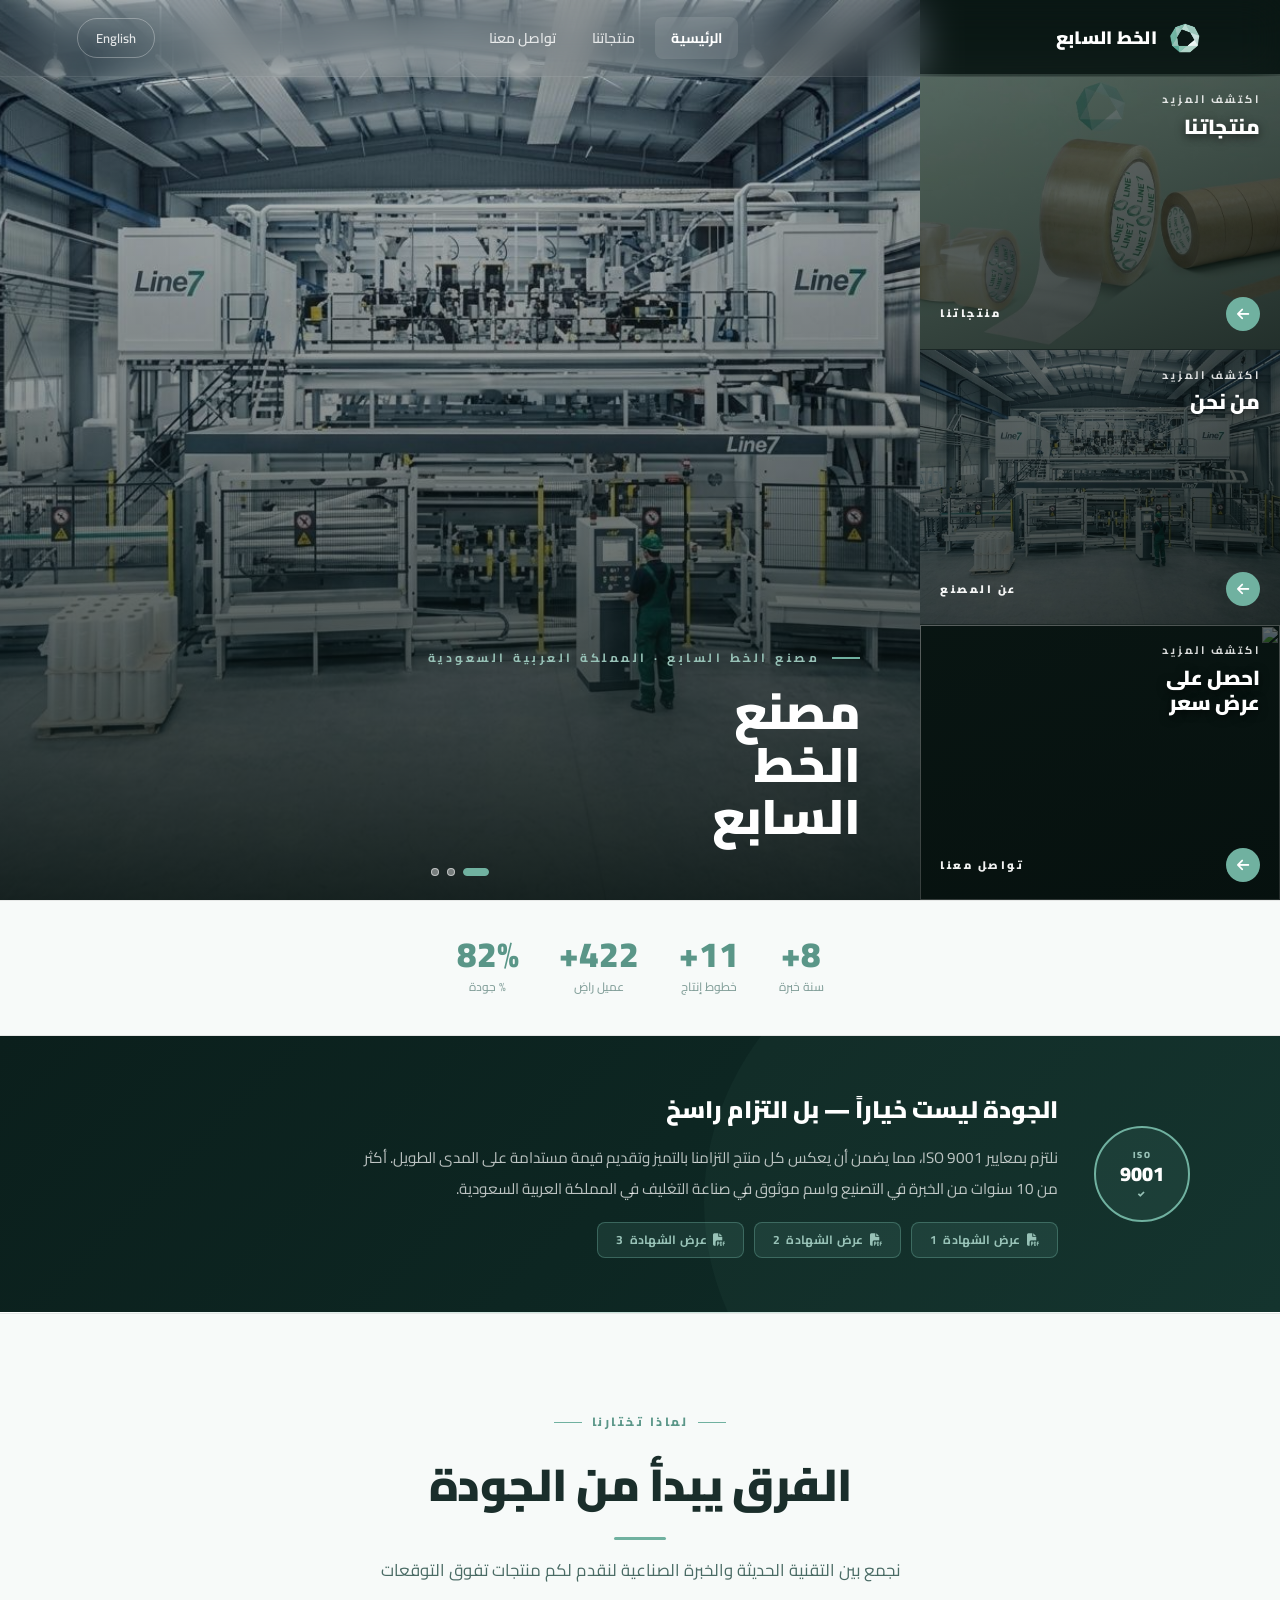
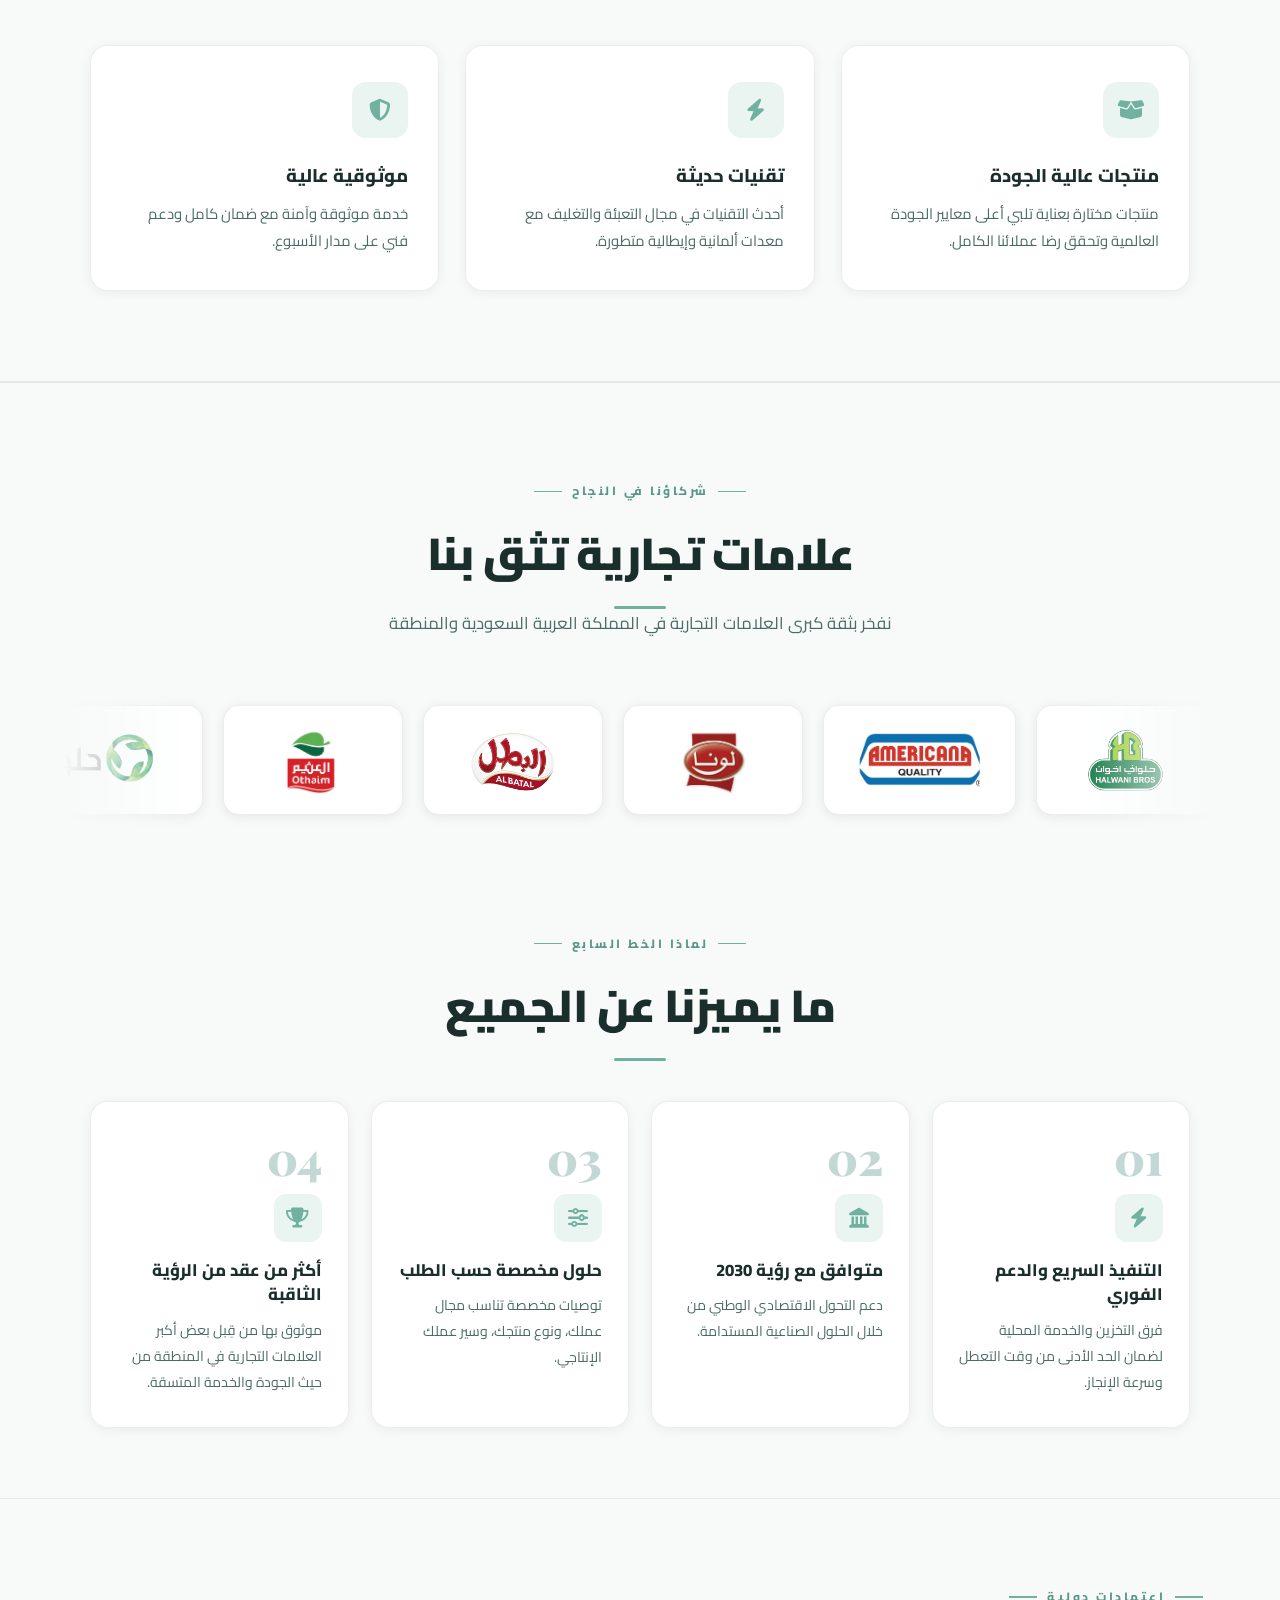
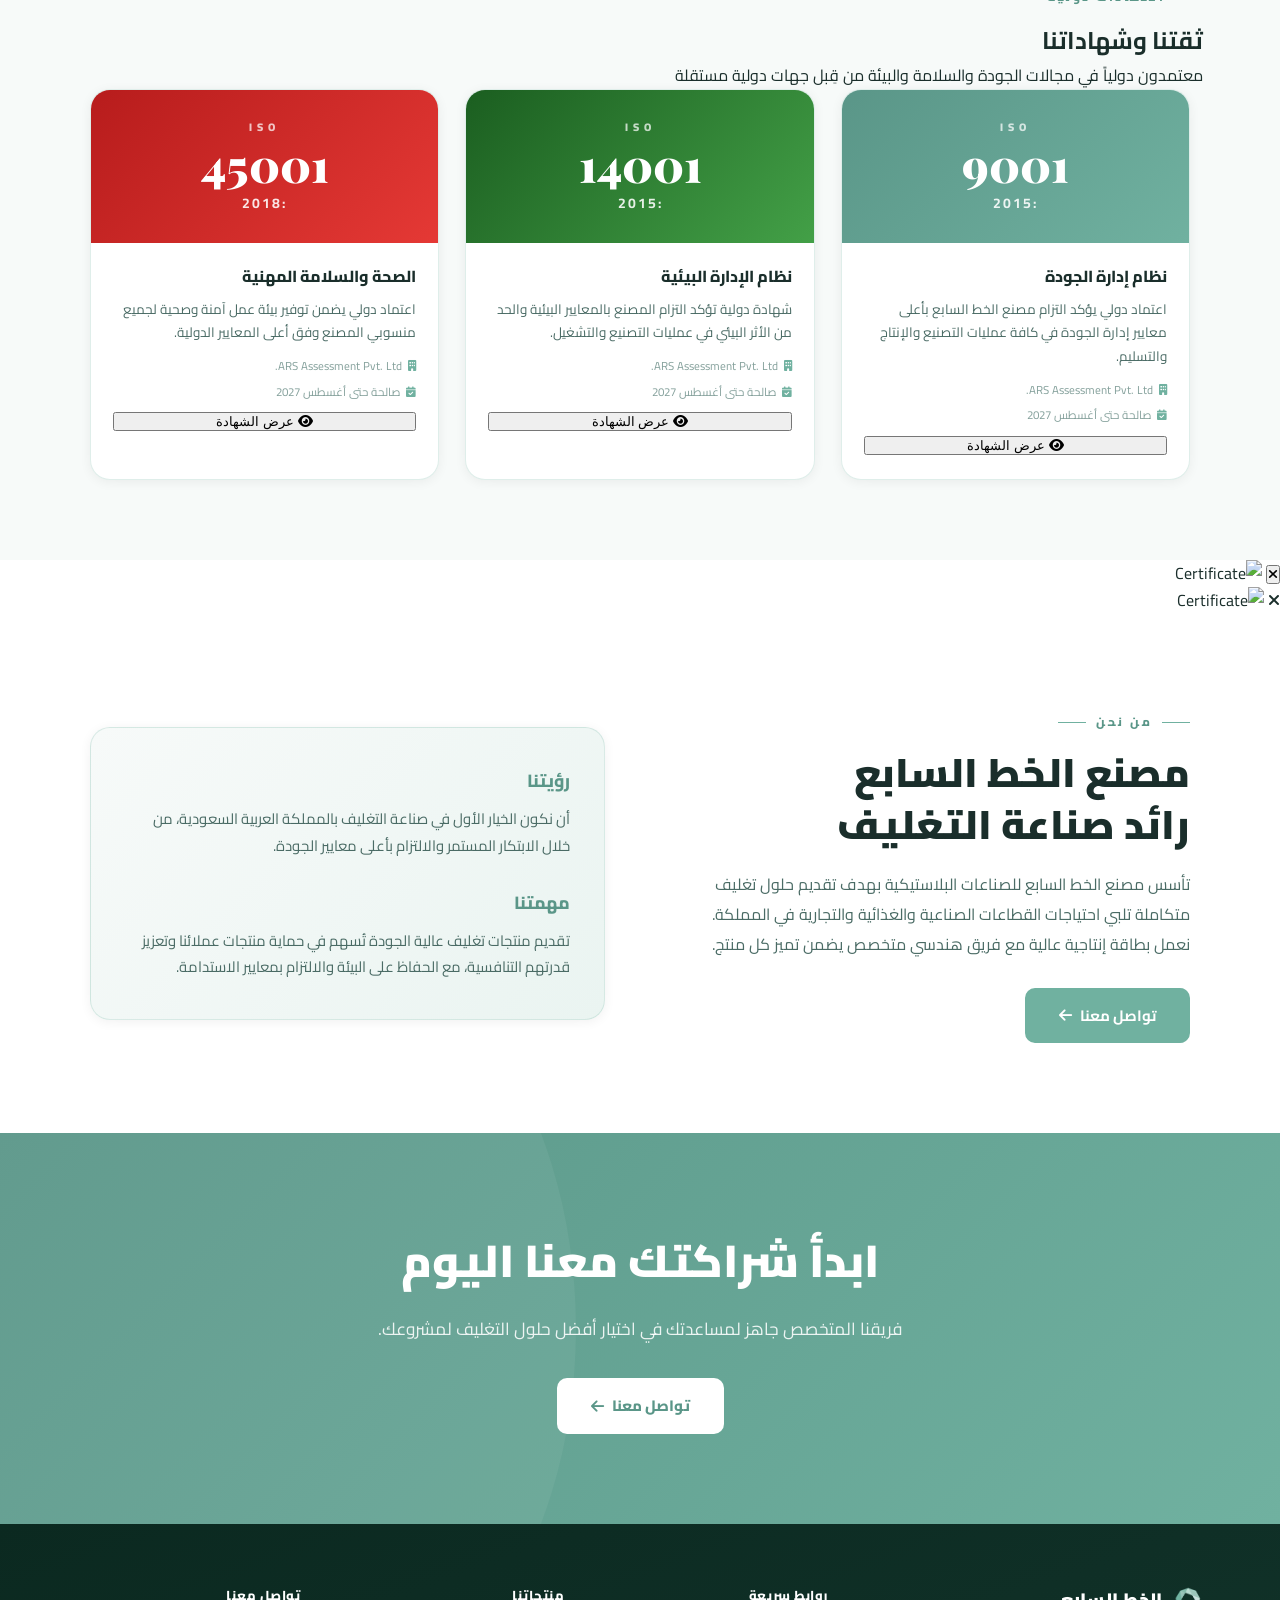
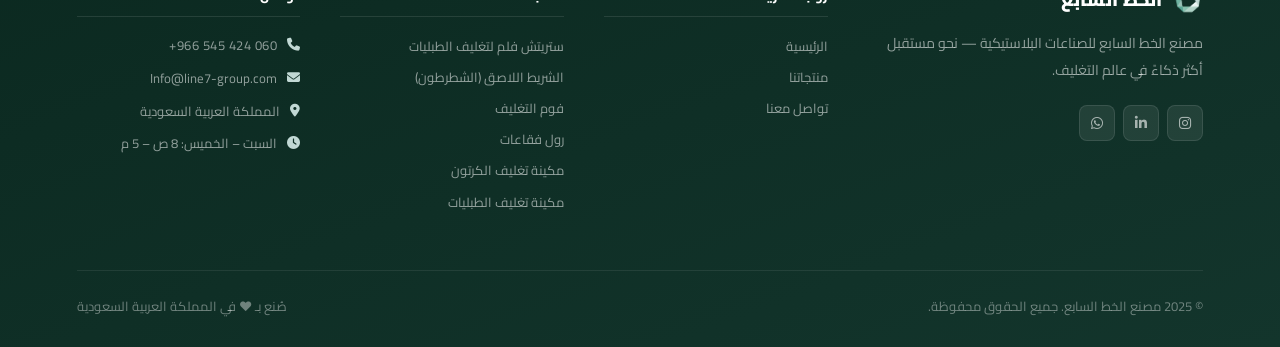
==== commit 95dc554c: "تحديث الموقع: إصلاح العرض على الهاتف وتحسين شهادات الإيزو وتحديث النصوص" ====
--- a/index.html
+++ b/index.html
@@ -106,7 +106,7 @@
             <h3 class="hw-card-title" data-i18n="hw.card3_title">احصل على<br>عرض سعر</h3>
           </div>
           <div class="hw-card-bottom">
-            <span class="hw-card-label" data-i18n="nav.contact">تواصل معنا</span>
+            <span class="hw-card-label" data-i18n="nav.contact">تواصل مع المبيعات</span>
             <button class="hw-arrow" aria-label="Contact"><i class="fas fa-arrow-left"></i></button>
           </div>
         </div>
@@ -270,17 +270,14 @@
   </section>
 
   <!-- ══════════════ TRUST & CERTIFICATIONS ══════════════ -->
-  <section class="trust-certs-section" id="certificates" data-aos="fade-up">
-    <div class="section-header">
-      <div class="section-tag" data-i18n="section.certs_tag">اعتمادات دولية</div>
-      <h2>ثقتنا <span style="color:var(--primary)">وشهاداتنا</span></h2>
-      <div class="section-underline"></div>
-      <p data-i18n="section.certs_sub">معتمدون دولياً في مجالات الجودة والسلامة والبيئة من قِبل جهات دولية مستقلة</p>
-    </div>
+  <section class="trust-certs-section" id="certifications">
+    <div class="section-tag" data-i18n="section.certs_tag">اعتمادات دولية</div>
+    <h2 data-i18n="section.certs_title">ثقتنا وشهاداتنا</h2>
+    <p data-i18n="section.certs_subtitle">معتمدون دولياً في مجالات الجودة والسلامة والبيئة من قِبل جهات دولية مستقلة</p>
+
     <div class="certs-grid">
-
       <!-- ISO 9001 -->
-      <div class="cert-card" data-aos="fade-up" data-aos-delay="0">
+      <div class="cert-card" data-aos="fade-up">
         <div class="cert-emblem cert-quality">
           <span class="cert-iso-top">ISO</span>
           <span class="cert-iso-num">9001</span>
@@ -293,10 +290,10 @@
             <span><i class="fas fa-building"></i> ARS Assessment Pvt. Ltd.</span>
             <span><i class="fas fa-calendar-check"></i> <span data-i18n="cert.valid">صالحة حتى أغسطس 2027</span></span>
           </div>
-          <a href="iso-cert-3.pdf" class="cert-pdf-btn" target="_blank" rel="noopener">
-            <i class="fas fa-file-pdf"></i>
-            <span data-i18n="cert.download">تحميل الشهادة</span>
-          </a>
+          <button class="cert-view-btn" onclick="openCertModal('iso-cert-1-1.png', 'ISO 9001:2015')">
+            <i class="fas fa-eye"></i>
+            <span data-i18n="cert.view">عرض الشهادة</span>
+          </button>
         </div>
       </div>
 
@@ -314,10 +311,10 @@
             <span><i class="fas fa-building"></i> ARS Assessment Pvt. Ltd.</span>
             <span><i class="fas fa-calendar-check"></i> <span data-i18n="cert.valid">صالحة حتى أغسطس 2027</span></span>
           </div>
-          <a href="iso-cert-1.pdf" class="cert-pdf-btn" target="_blank" rel="noopener">
-            <i class="fas fa-file-pdf"></i>
-            <span data-i18n="cert.download">تحميل الشهادة</span>
-          </a>
+          <button class="cert-view-btn" onclick="openCertModal('iso-cert-2-1.png', 'ISO 14001:2015')">
+            <i class="fas fa-eye"></i>
+            <span data-i18n="cert.view">عرض الشهادة</span>
+          </button>
         </div>
       </div>
 
@@ -335,16 +332,29 @@
             <span><i class="fas fa-building"></i> ARS Assessment Pvt. Ltd.</span>
             <span><i class="fas fa-calendar-check"></i> <span data-i18n="cert.valid">صالحة حتى أغسطس 2027</span></span>
           </div>
-          <a href="iso-cert-2.pdf" class="cert-pdf-btn" target="_blank" rel="noopener">
-            <i class="fas fa-file-pdf"></i>
-            <span data-i18n="cert.download">تحميل الشهادة</span>
-          </a>
-        </div>
-      </div>
-
-    </div>
-  </section>
-
+          <button class="cert-view-btn" onclick="openCertModal('iso-cert-3-1.png', 'ISO 45001:2018')">
+            <i class="fas fa-eye"></i>
+            <span data-i18n="cert.view">عرض الشهادة</span>
+          </button>
+        </div>
+      </div>
+    </div>
+  </section>
+
+  <!-- Certificate Modal -->
+  <div id="certModal" class="cert-modal">
+    <div class="cert-modal-content">
+      <button class="cert-modal-close" onclick="closeCertModal()">
+        <i class="fas fa-times"></i>
+      </button>
+      <img id="certModalImage" class="cert-modal-image" src="" alt="Certificate">
+    </div>
+  </div>
+        <i class="fas fa-times"></i>
+      </button>
+      <img id="certModalImage" class="cert-modal-image" src="" alt="Certificate">
+    </div>
+  </div>
   <!-- ══════════════ ABOUT V2 ══════════════ -->
   <section class="about-v2" id="about">
     <div class="about-v2-grid">
@@ -353,7 +363,7 @@
         <h2 data-i18n="home.about_title">مصنع الخط السابع<br>رائد صناعة التغليف</h2>
         <p data-i18n="home.about_desc">تأسس مصنع الخط السابع للصناعات البلاستيكية بهدف تقديم حلول تغليف متكاملة تلبي احتياجات القطاعات الصناعية والغذائية والتجارية في المملكة.</p>
         <a href="contact.html" class="btn-main">
-          <span data-i18n="nav.contact">تواصل معنا</span>
+          <span data-i18n="nav.contact">تواصل مع المبيعات</span>
           <i class="fas fa-arrow-left"></i>
         </a>
       </div>
@@ -375,7 +385,7 @@
     <h2 data-i18n="home.contact_title">ابدأ شراكتك معنا اليوم</h2>
     <p data-i18n="home.contact_subtitle">فريقنا المتخصص جاهز لمساعدتك في اختيار أفضل حلول التغليف لمشروعك.</p>
     <a href="contact.html" class="btn-white">
-      <span data-i18n="nav.contact">تواصل معنا</span>
+      <span data-i18n="nav.contact">تواصل مع المبيعات</span>
       <i class="fas fa-arrow-left"></i>
     </a>
   </section>
@@ -392,7 +402,7 @@
         <div class="footer-social">
           <a href="https://instagram.com" class="footer-social-link" target="_blank" rel="noopener" aria-label="Instagram"><i class="fab fa-instagram"></i></a>
           <a href="https://linkedin.com" class="footer-social-link" target="_blank" rel="noopener" aria-label="LinkedIn"><i class="fab fa-linkedin-in"></i></a>
-          <a href="https://wa.me/966545424060" class="footer-social-link" target="_blank" rel="noopener" aria-label="WhatsApp"><i class="fab fa-whatsapp"></i></a>
+          <a href="https://wa.me/966545424060" class="footer-social-link" target="_blank" rel="noopener" aria-label="واتساب المبيعات"><i class="fab fa-whatsapp"></i></a>
         </div>
       </div>
       <div class="footer-col">
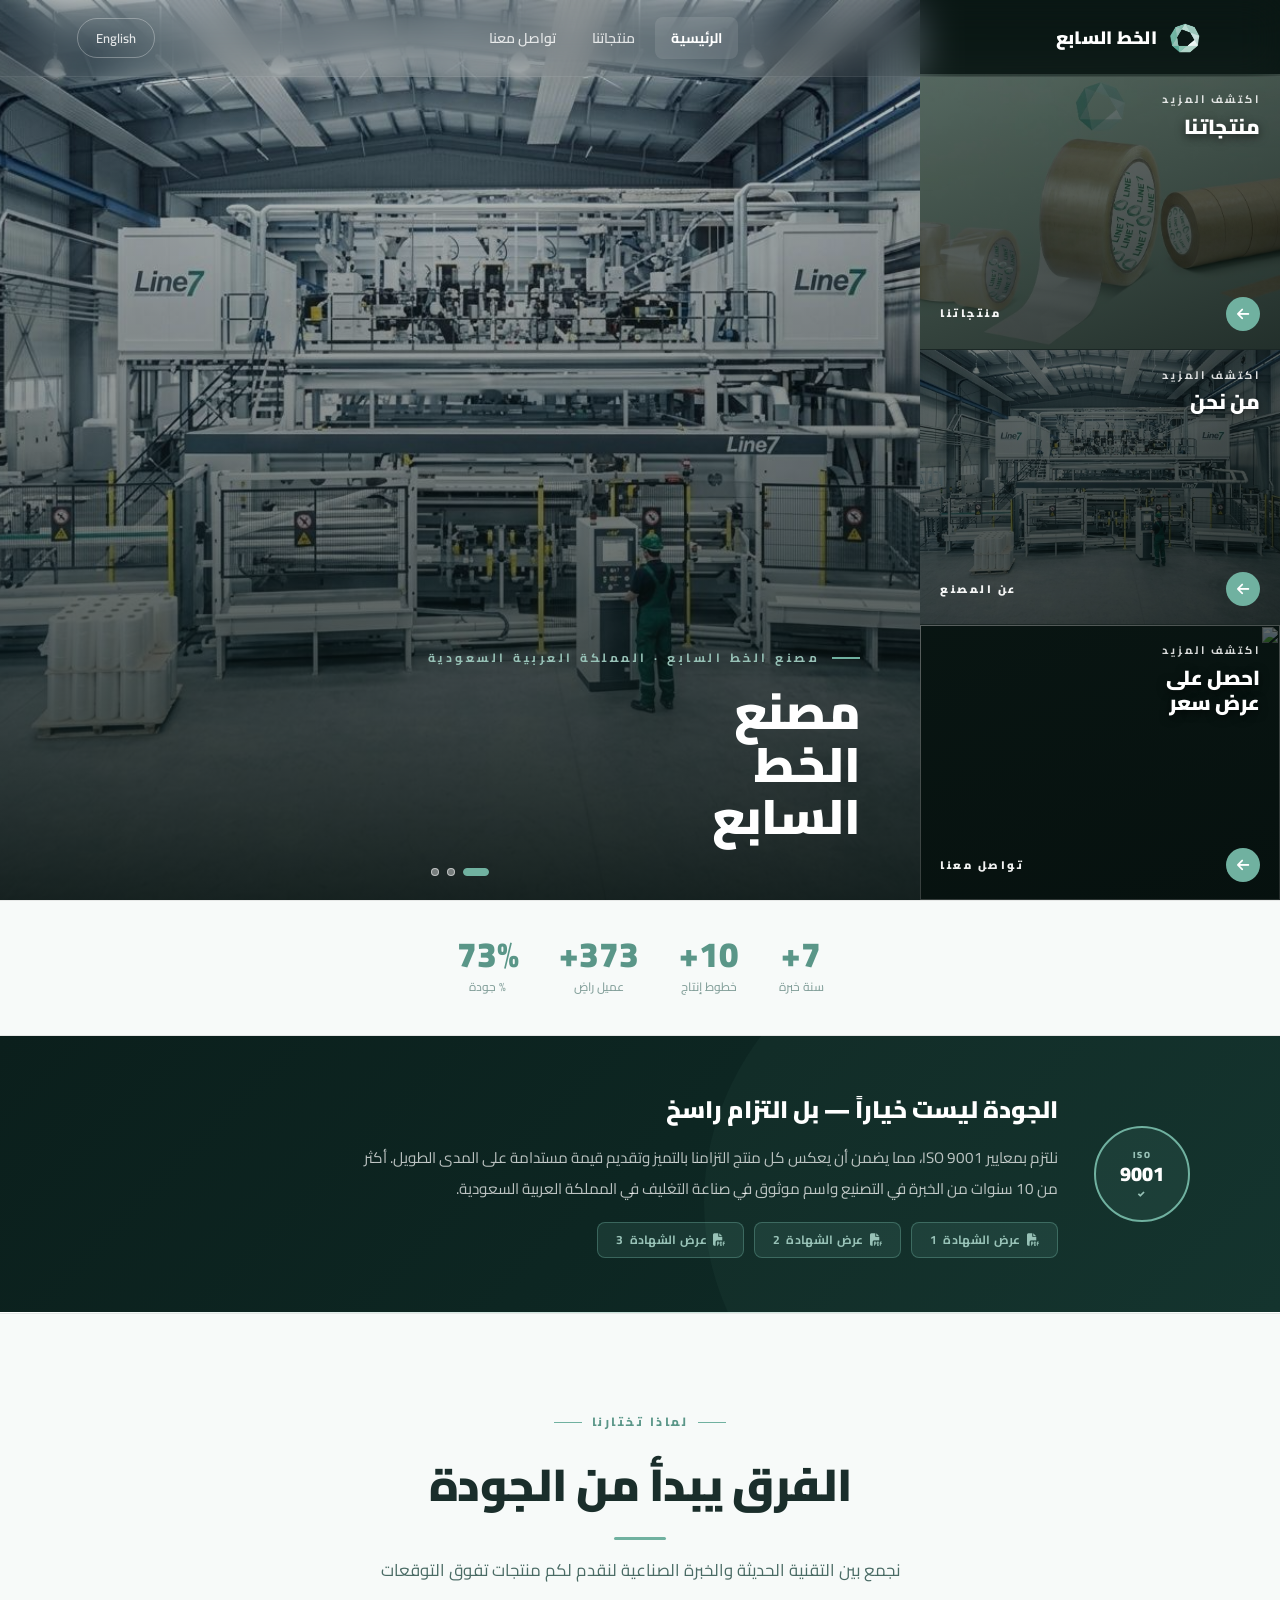
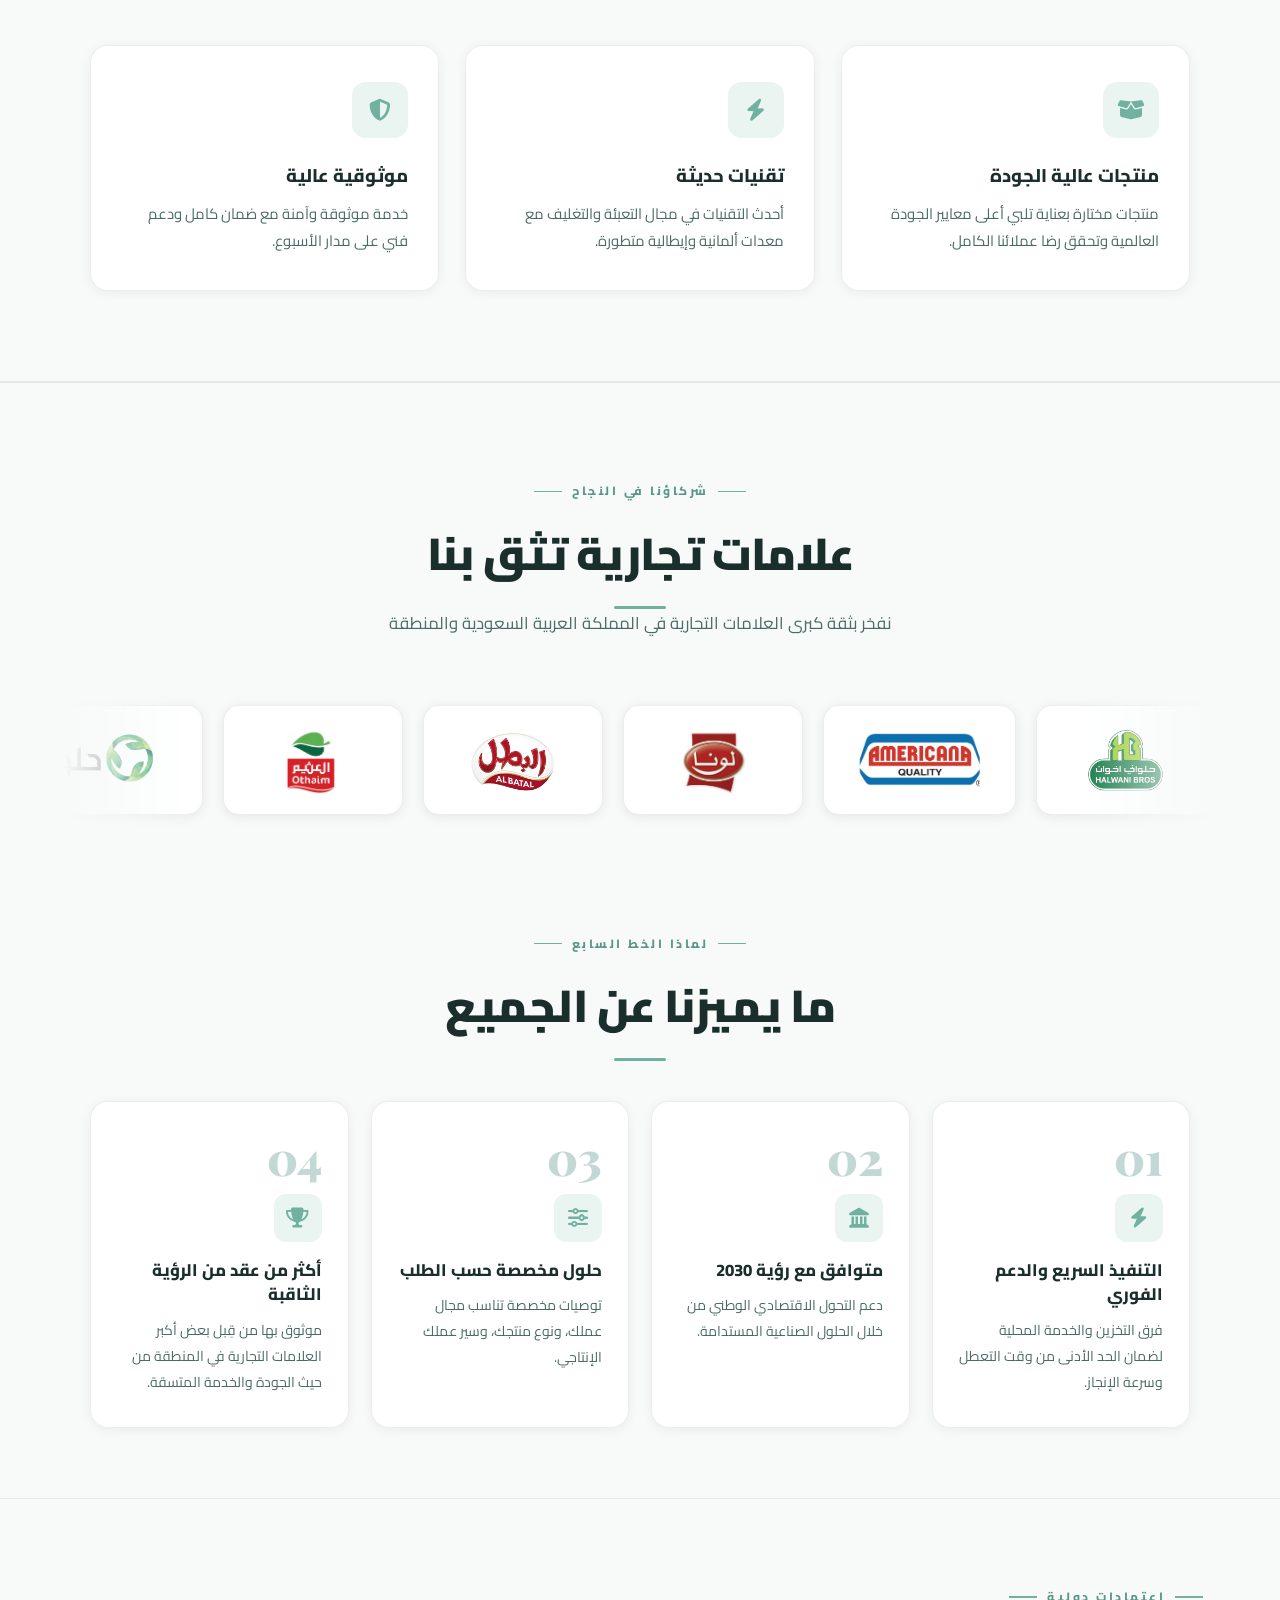
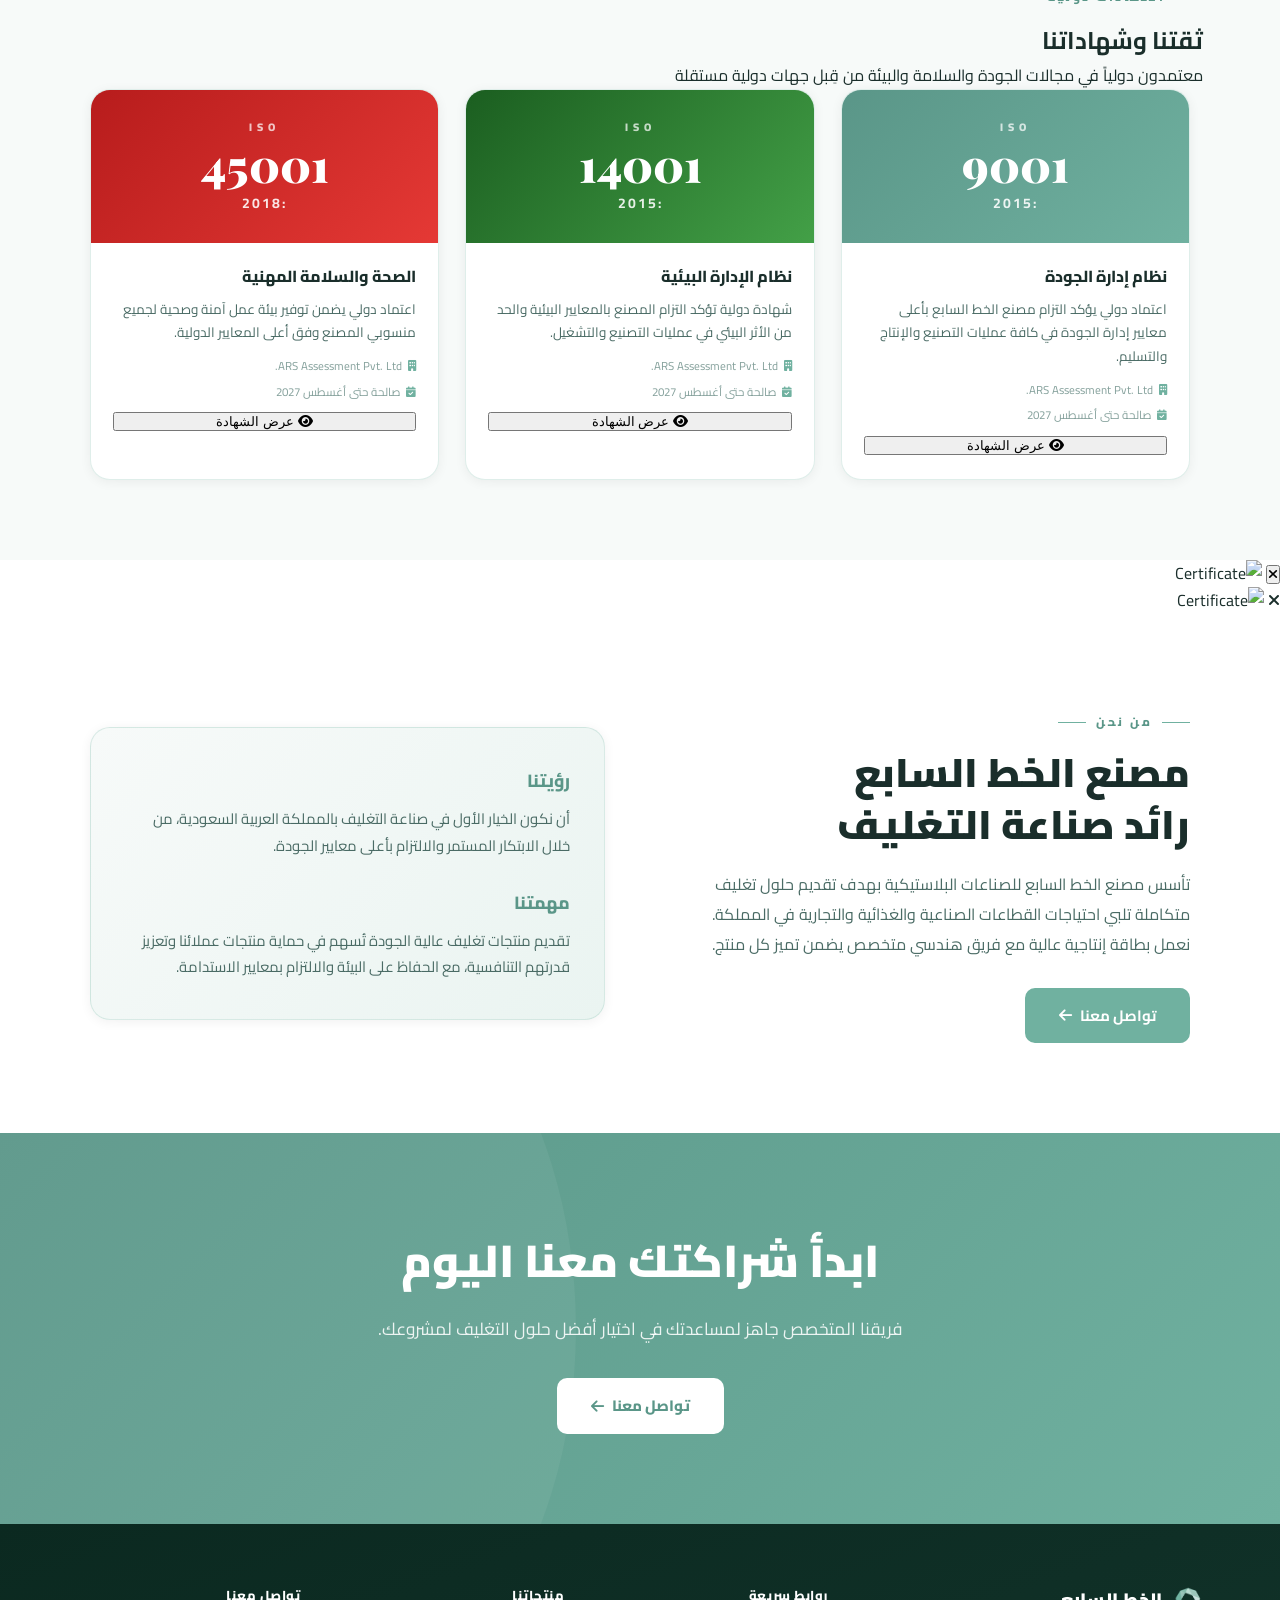
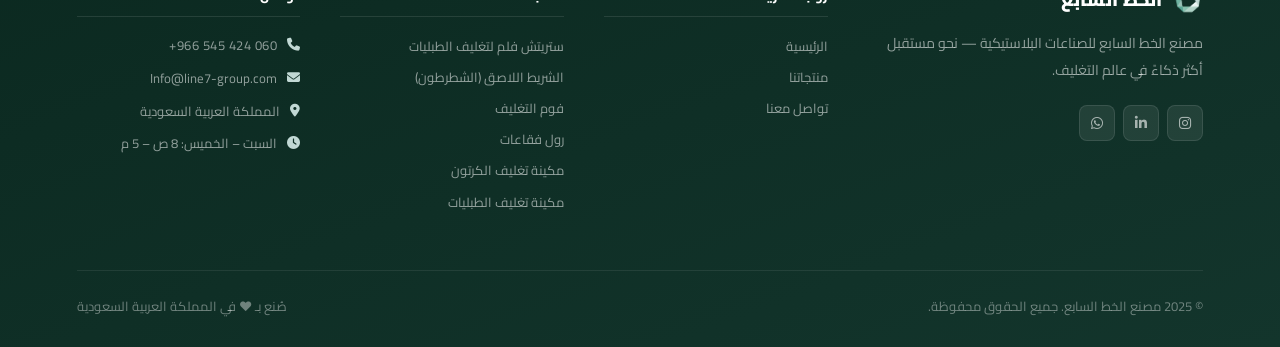
==== commit e6821bda: "إصلاح العرض على الهاتف وتحويل شهادات ISO إلى صور عالية الجودة" ====
--- a/index.html
+++ b/index.html
@@ -12,6 +12,7 @@
   <link href="https://unpkg.com/aos@2.3.1/dist/aos.css" rel="stylesheet">
   <link rel="stylesheet" href="style.css">
   <link rel="icon" type="image/png" href="logo.png">
+  <link rel="stylesheet" href="mobile-fixes.css">
 </head>
 <body>
 
@@ -290,7 +291,7 @@
             <span><i class="fas fa-building"></i> ARS Assessment Pvt. Ltd.</span>
             <span><i class="fas fa-calendar-check"></i> <span data-i18n="cert.valid">صالحة حتى أغسطس 2027</span></span>
           </div>
-          <button class="cert-view-btn" onclick="openCertModal('iso-cert-1-1.png', 'ISO 9001:2015')">
+          <button class="cert-view-btn" onclick="openCertModal('iso-9001.png', 'ISO 9001:2015')">
             <i class="fas fa-eye"></i>
             <span data-i18n="cert.view">عرض الشهادة</span>
           </button>
@@ -311,7 +312,7 @@
             <span><i class="fas fa-building"></i> ARS Assessment Pvt. Ltd.</span>
             <span><i class="fas fa-calendar-check"></i> <span data-i18n="cert.valid">صالحة حتى أغسطس 2027</span></span>
           </div>
-          <button class="cert-view-btn" onclick="openCertModal('iso-cert-2-1.png', 'ISO 14001:2015')">
+          <button class="cert-view-btn" onclick="openCertModal('iso-14001.png', 'ISO 14001:2015')">
             <i class="fas fa-eye"></i>
             <span data-i18n="cert.view">عرض الشهادة</span>
           </button>
@@ -332,7 +333,7 @@
             <span><i class="fas fa-building"></i> ARS Assessment Pvt. Ltd.</span>
             <span><i class="fas fa-calendar-check"></i> <span data-i18n="cert.valid">صالحة حتى أغسطس 2027</span></span>
           </div>
-          <button class="cert-view-btn" onclick="openCertModal('iso-cert-3-1.png', 'ISO 45001:2018')">
+          <button class="cert-view-btn" onclick="openCertModal('iso-45001.png', 'ISO 45001:2018')">
             <i class="fas fa-eye"></i>
             <span data-i18n="cert.view">عرض الشهادة</span>
           </button>
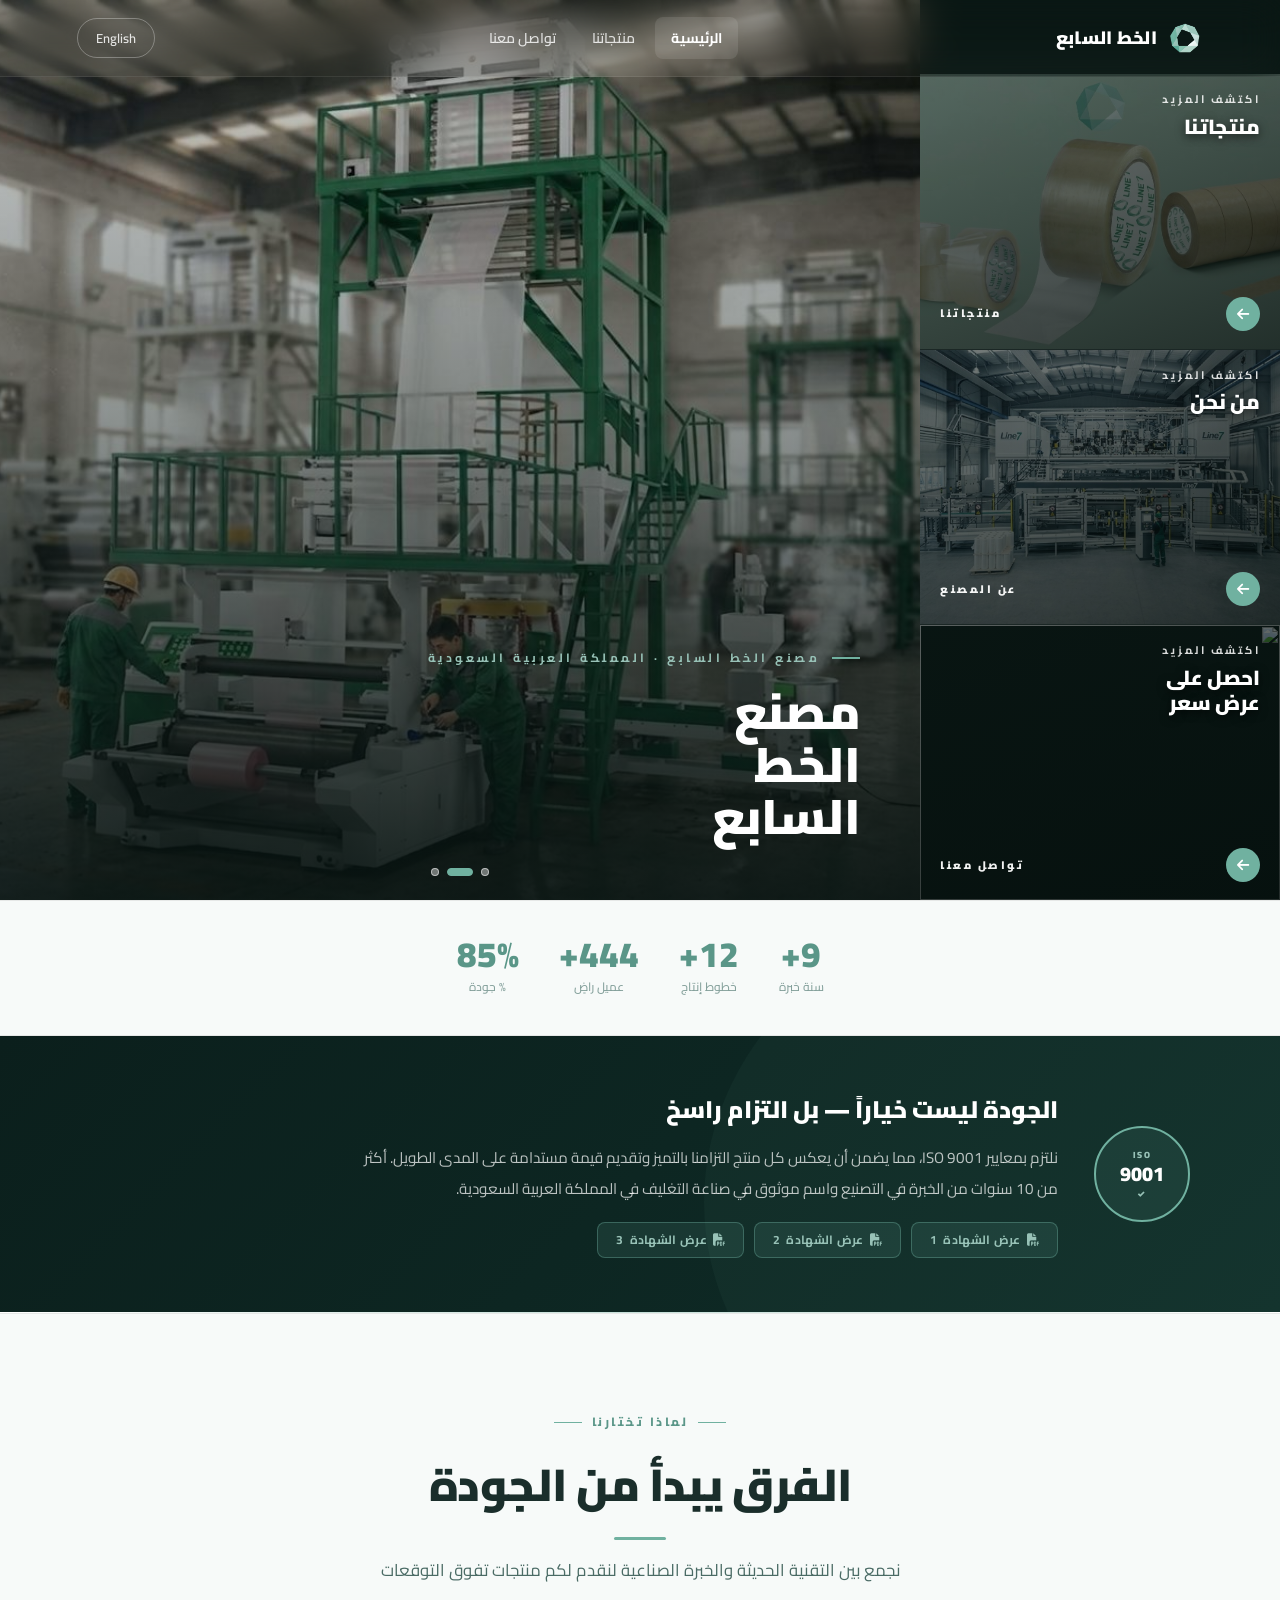
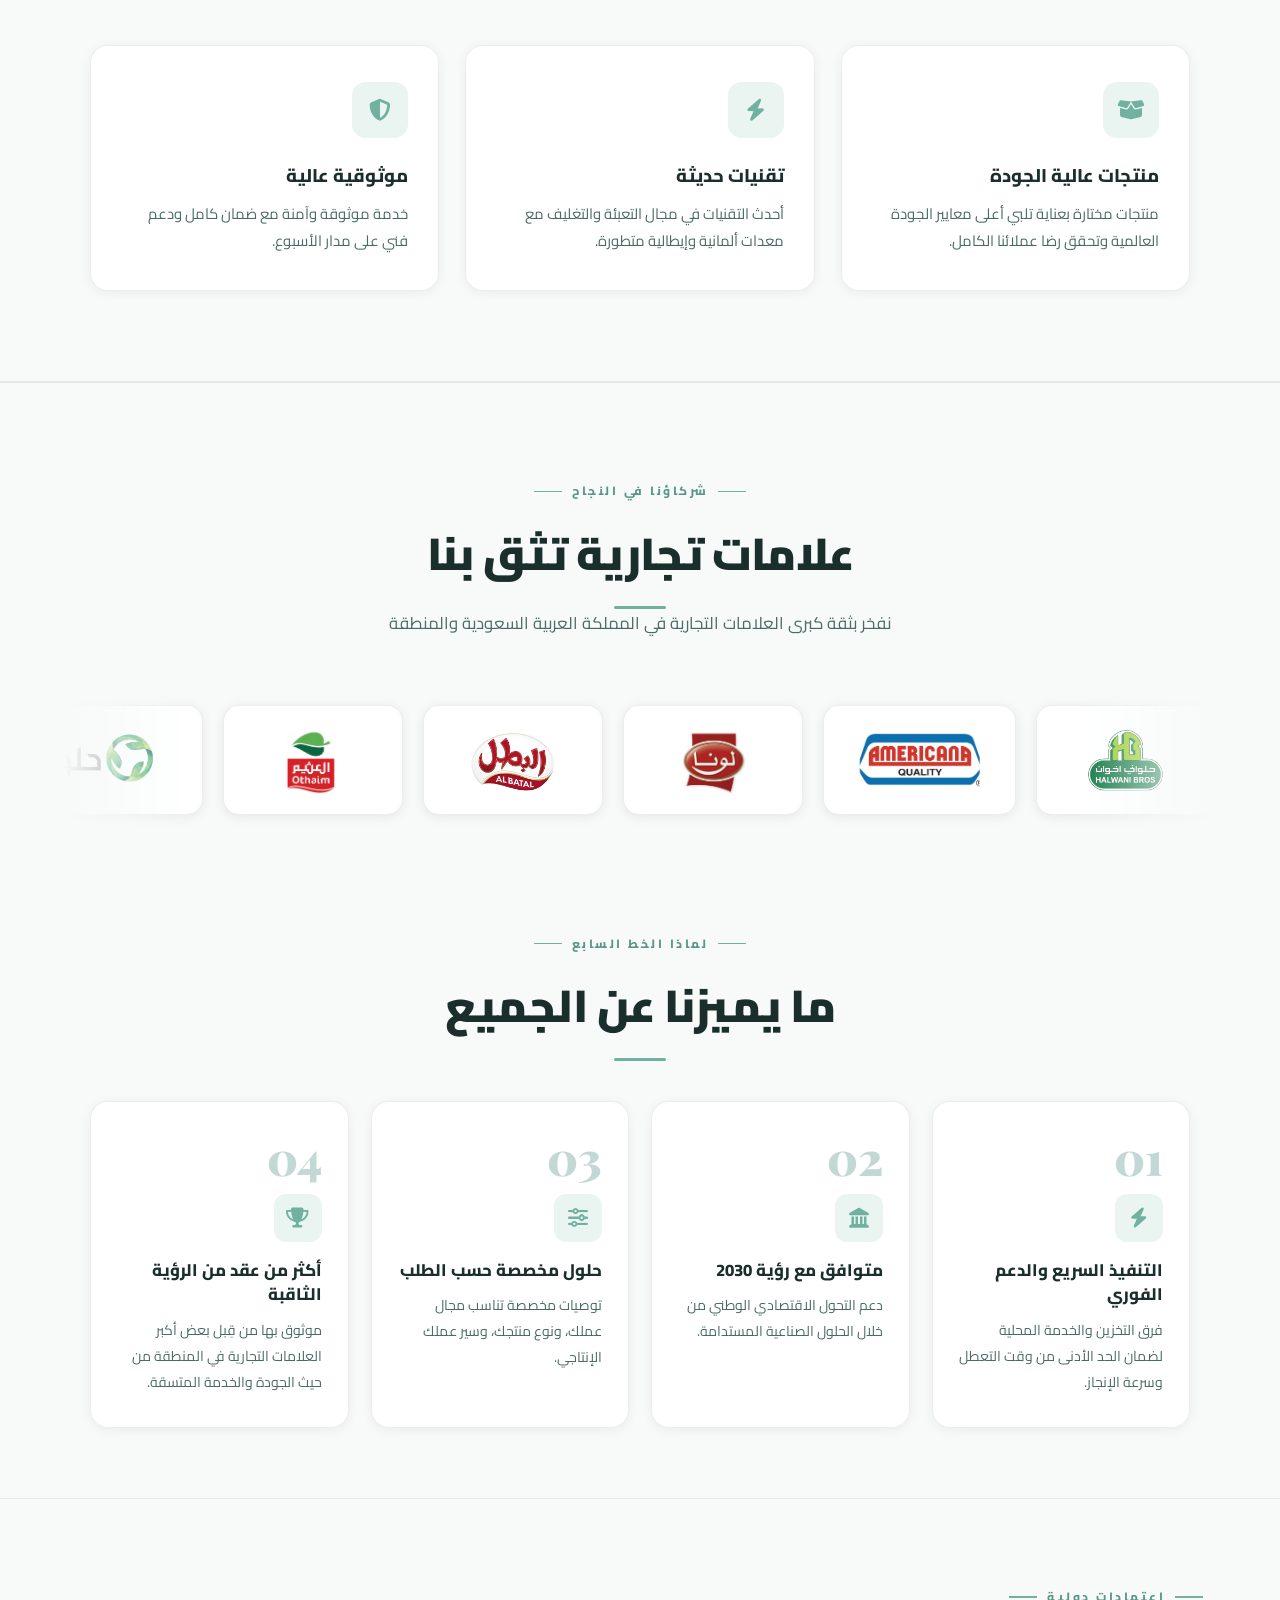
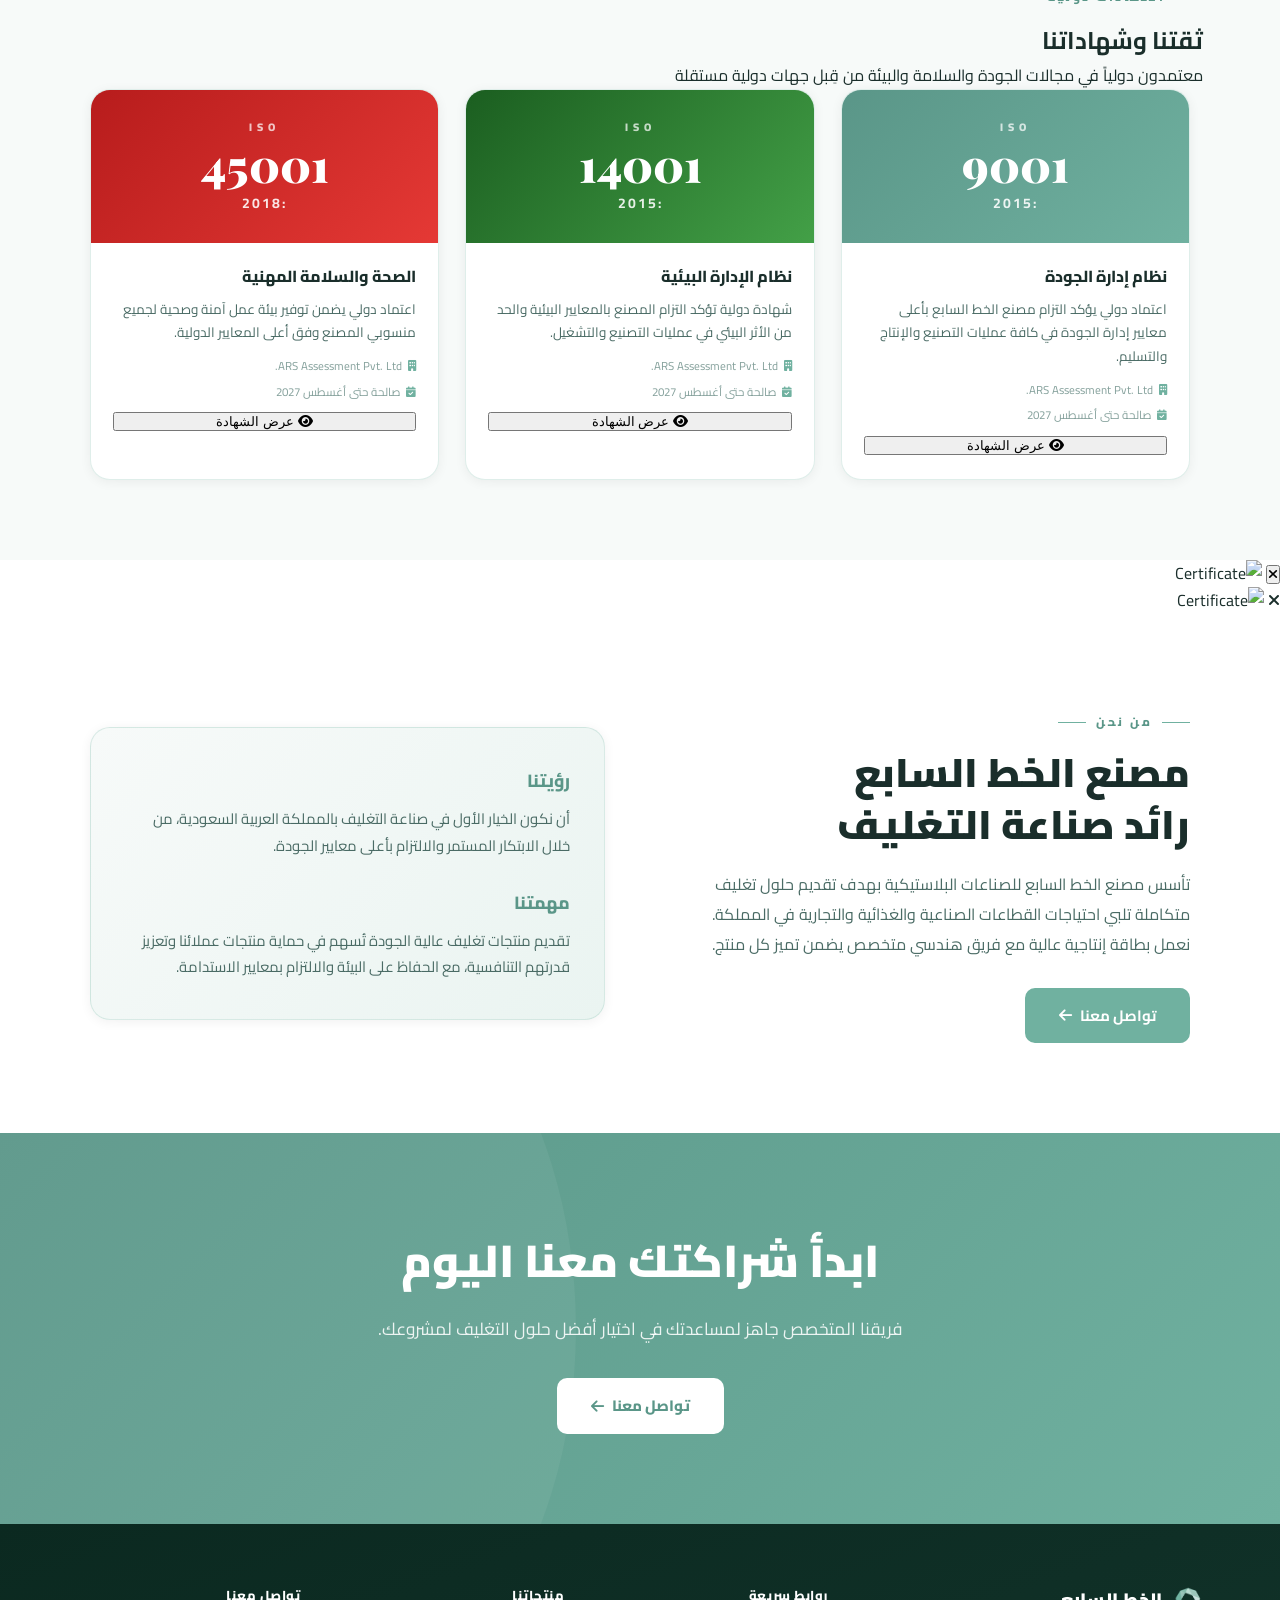
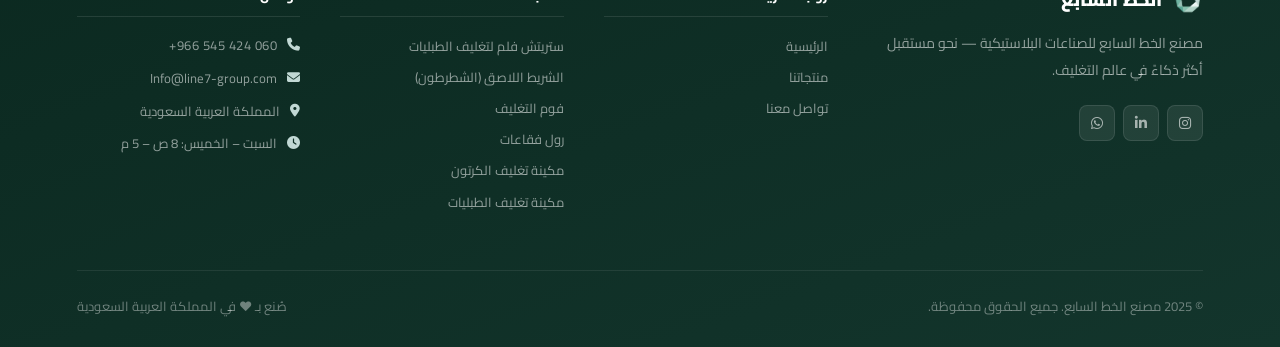
==== commit 9995e7c7: "تحسينات UX/UI شاملة للموقع على الجوال: تحسين الخطوط والمساحات والأزرار وإصلاح مشاكل التمرير" ====
--- a/index.html
+++ b/index.html
@@ -11,6 +11,8 @@
   <link rel="stylesheet" href="https://cdnjs.cloudflare.com/ajax/libs/font-awesome/6.4.0/css/all.min.css">
   <link href="https://unpkg.com/aos@2.3.1/dist/aos.css" rel="stylesheet">
   <link rel="stylesheet" href="style.css">
+  <link rel="stylesheet" href="mobile-ux-improvements.css">
+  <link rel="stylesheet" href="scroll-fixes.css">
   <link rel="icon" type="image/png" href="logo.png">
   <link rel="stylesheet" href="mobile-fixes.css">
 </head>
